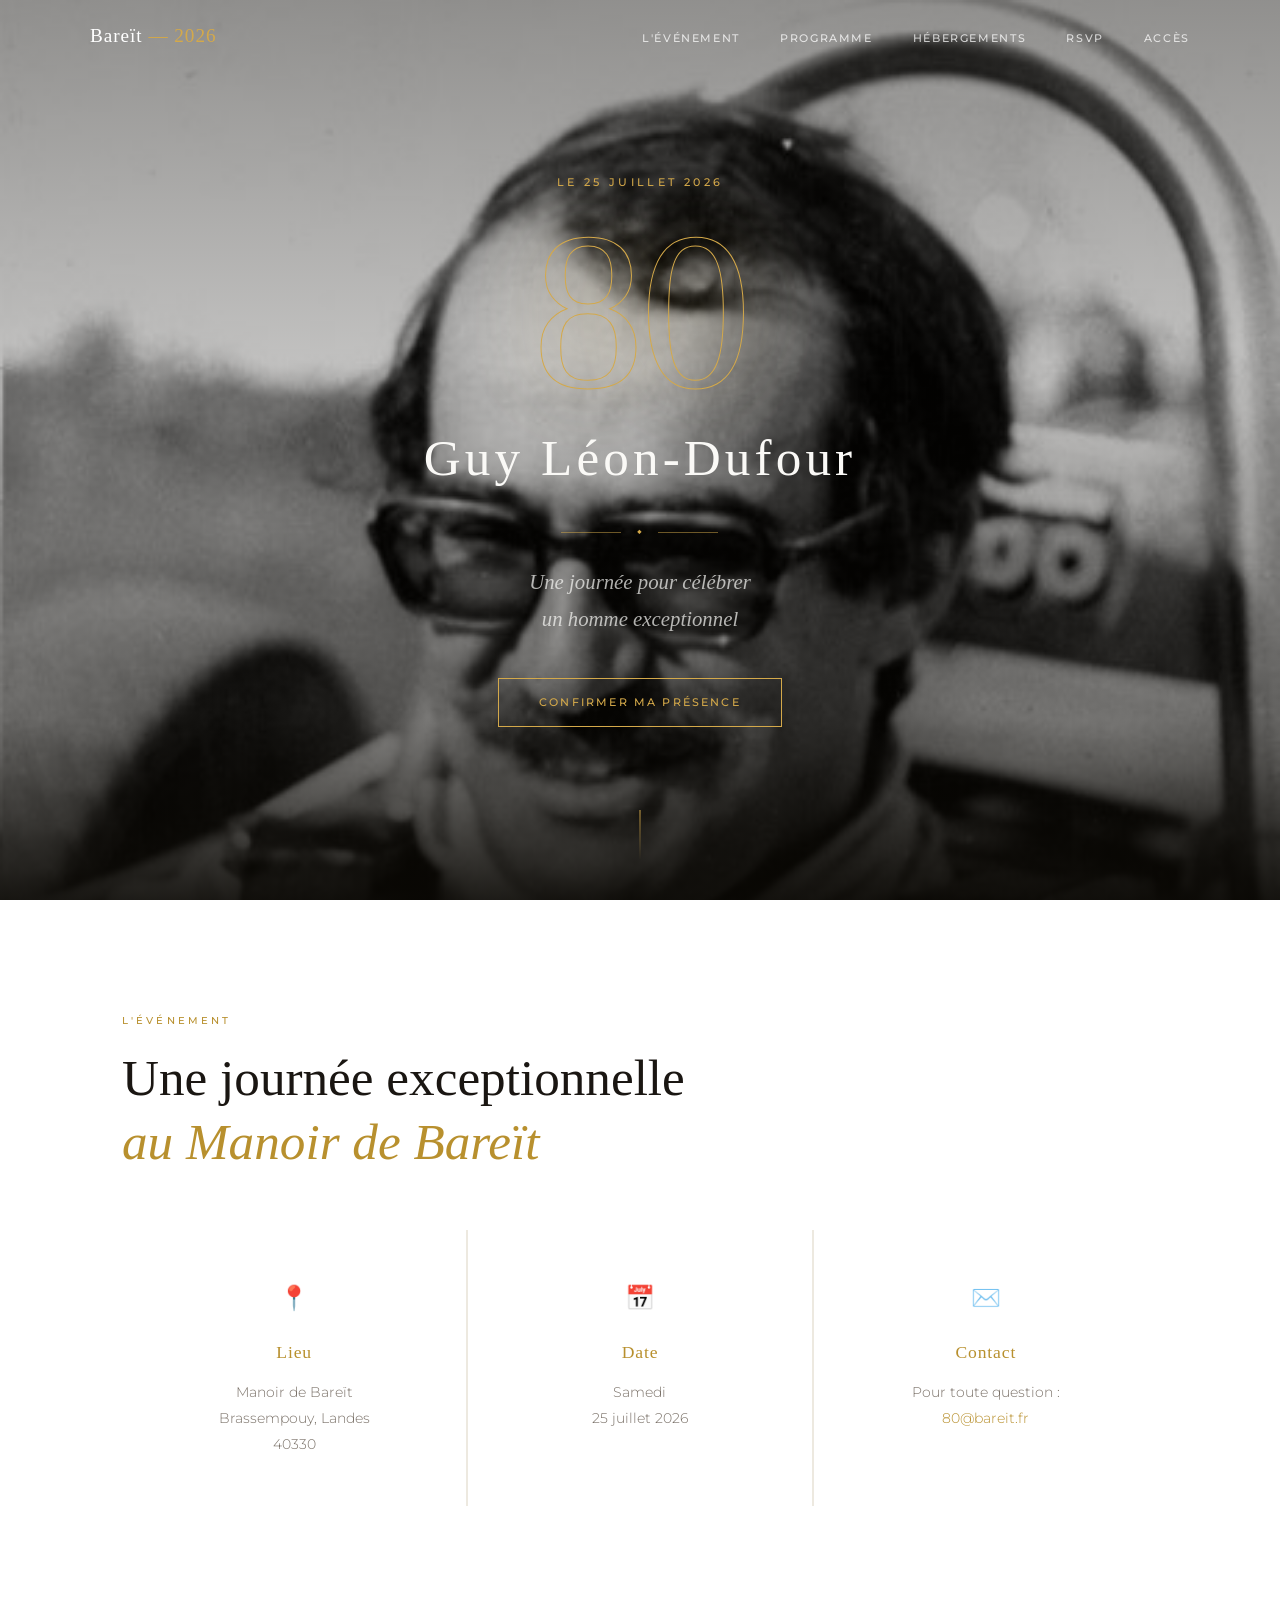
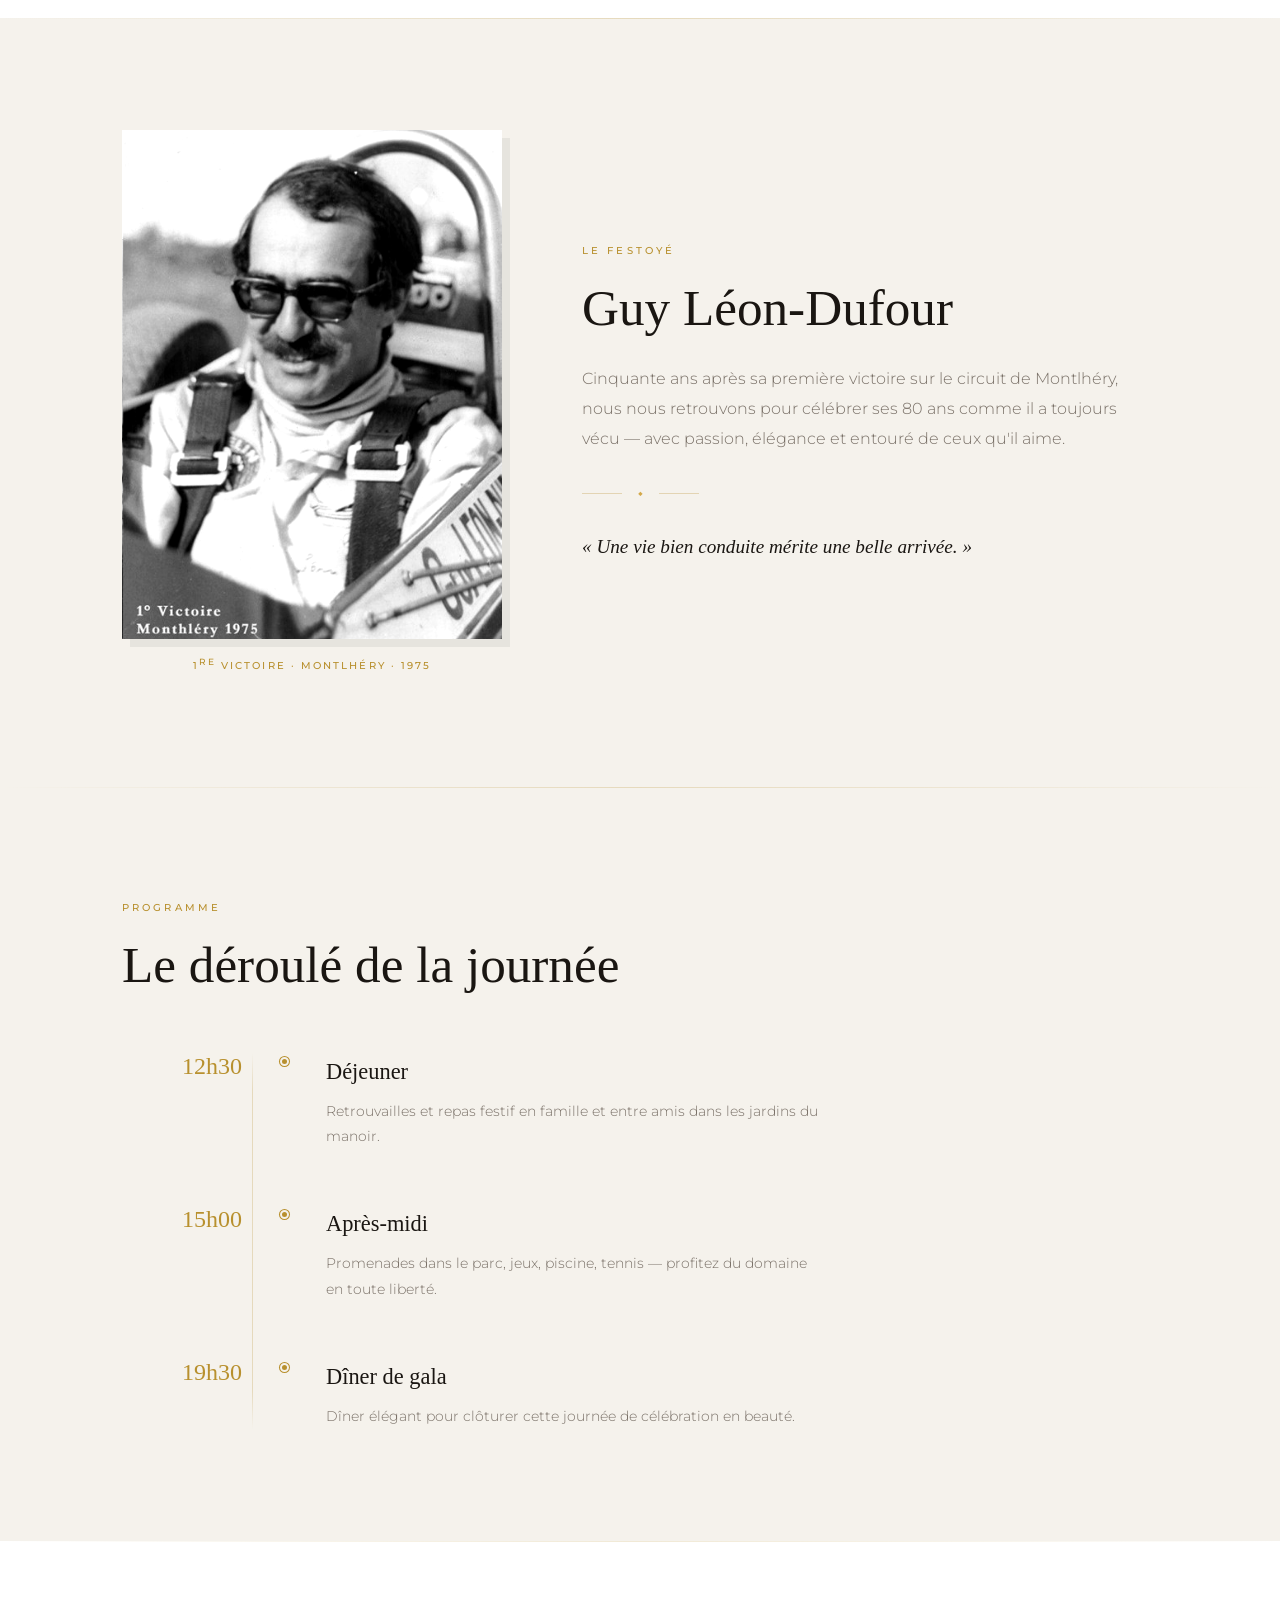
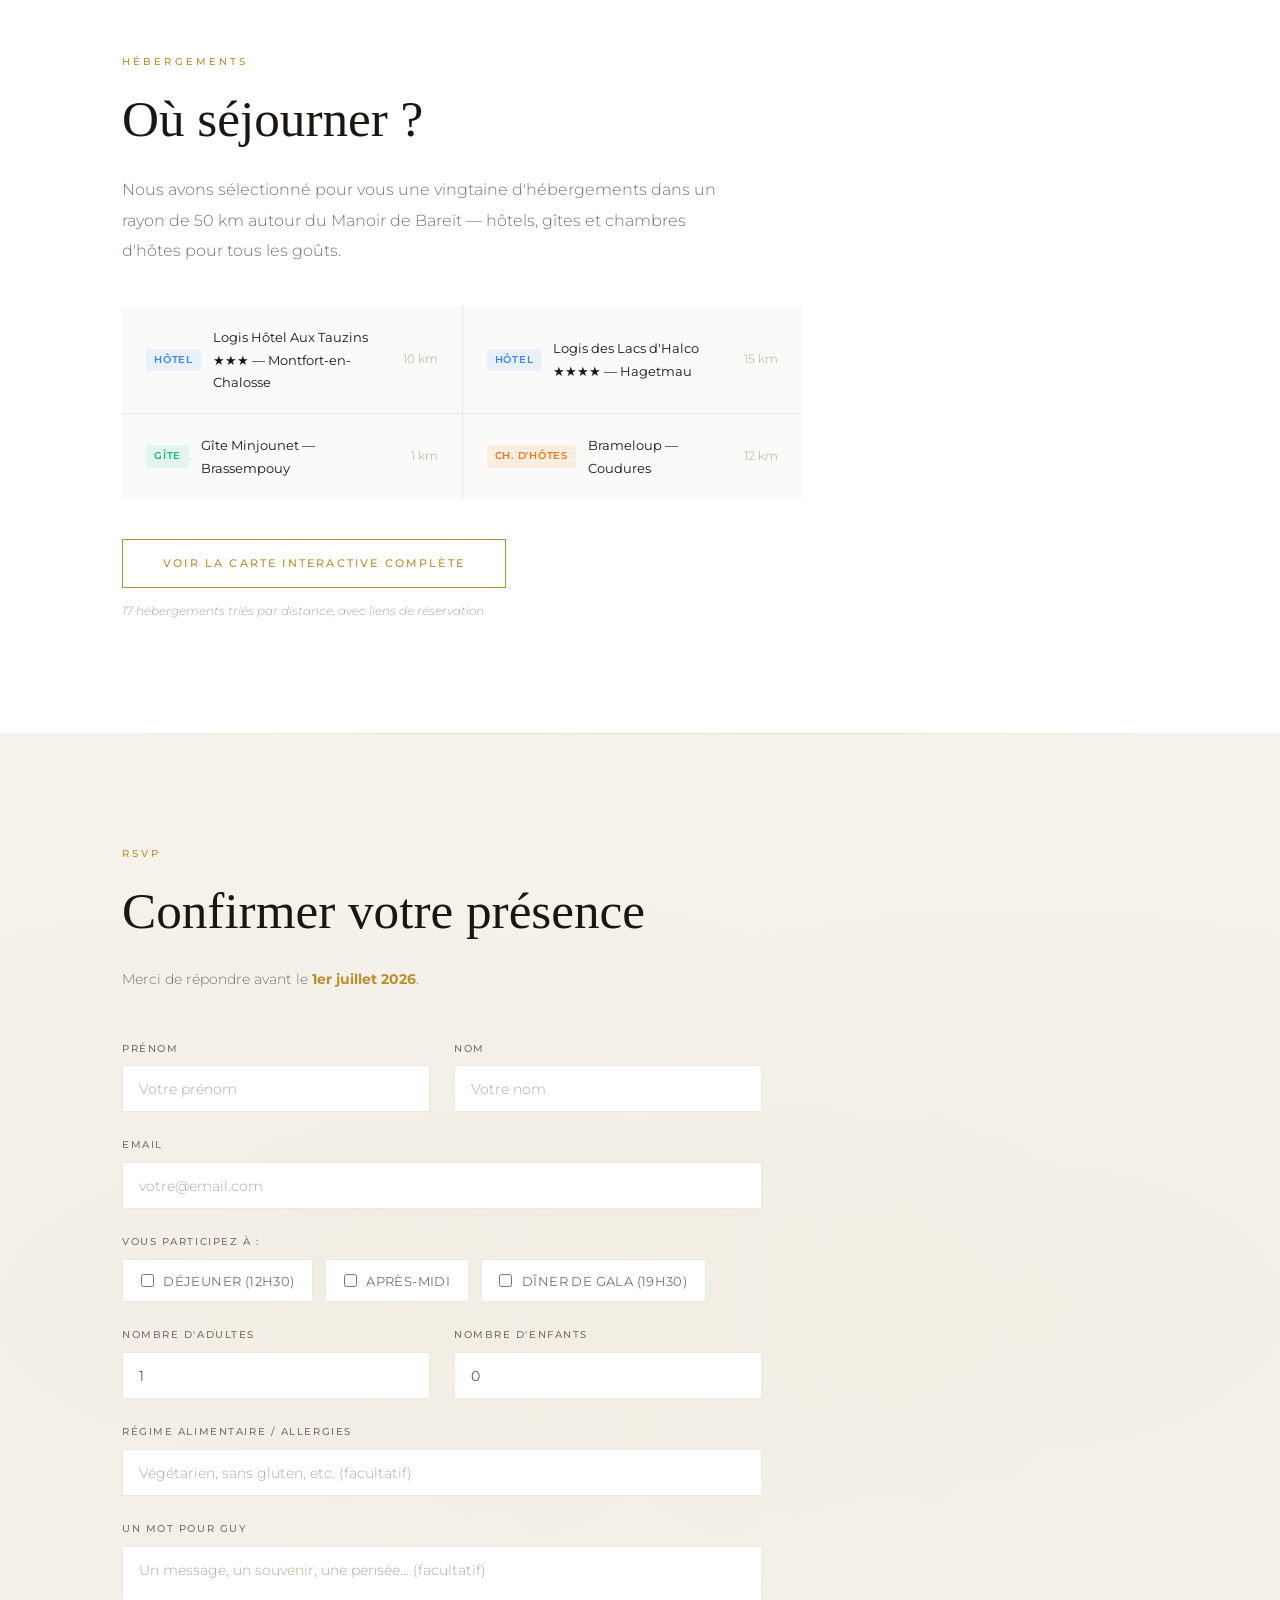
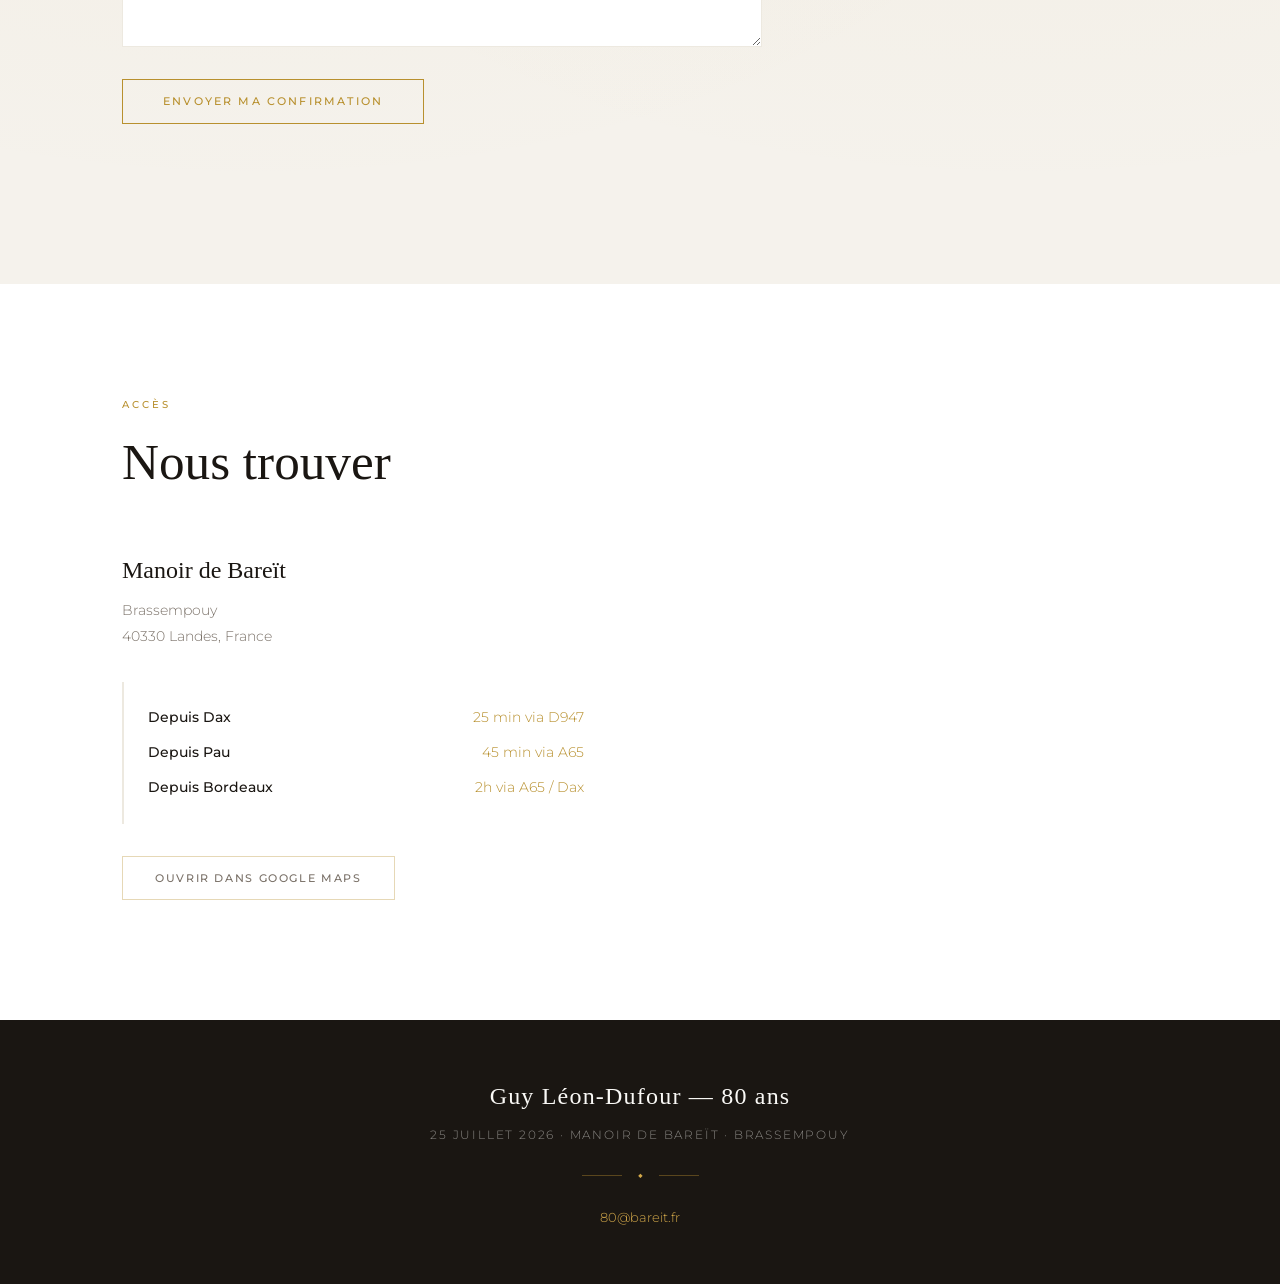
==== index.html @ 987db35a "Add Guy's portrait photo and dedicated section - 1975 Montlhéry photo as hero fallback and portrait " ====
<!DOCTYPE html>
<html lang="fr">
<head>
  <meta charset="UTF-8" />
  <meta name="viewport" content="width=device-width, initial-scale=1.0" />
  <title>Guy Léon-Dufour — 80 ans</title>
  <meta name="description" content="Célébration des 80 ans de Guy Léon-Dufour — 25 juillet 2026 au Manoir de Bareït" />

  <!-- Fonts -->
  <link rel="preconnect" href="https://fonts.googleapis.com" />
  <link rel="preconnect" href="https://fonts.gstatic.com" crossorigin />
  <link href="https://fonts.googleapis.com/css2?family=Cormorant+Garant:ital,wght@0,300;0,400;0,600;1,300;1,400&family=Montserrat:wght@300;400;500&display=swap" rel="stylesheet" />

  <link rel="stylesheet" href="assets/css/style.css" />
</head>
<body>

  <!-- Navigation -->
  <nav id="navbar">
    <div class="nav-inner">
      <a href="#hero" class="nav-logo">Bareït <span class="nav-logo-year">— 2026</span></a>
      <ul class="nav-links">
        <li><a href="#evenement">L'Événement</a></li>
        <li><a href="#programme">Programme</a></li>
        <li><a href="#hebergements">Hébergements</a></li>
        <li><a href="#rsvp">RSVP</a></li>
        <li><a href="#acces">Accès</a></li>
      </ul>
      <button class="nav-toggle" aria-label="Menu">&#9776;</button>
    </div>
    <ul class="nav-mobile">
      <li><a href="#evenement">L'Événement</a></li>
      <li><a href="#programme">Programme</a></li>
      <li><a href="#hebergements">Hébergements</a></li>
      <li><a href="#rsvp">RSVP</a></li>
      <li><a href="#acces">Accès</a></li>
    </ul>
  </nav>

  <!-- Hero -->
  <section id="hero">
    <div class="hero-media" style="background-image:url('assets/img/1975-monthléry.jpg');background-size:cover;background-position:center top;">
      <!-- YouTube background video — injected by main.js (replaces background-image) -->
      <div class="hero-overlay"></div>
    </div>
    <div class="hero-content">
      <p class="hero-eyebrow">Le 25 juillet 2026</p>
      <div class="hero-number">80</div>
      <h1 class="hero-name">Guy Léon-Dufour</h1>
      <div class="hero-divider">
        <span></span><span class="diamond">◆</span><span></span>
      </div>
      <p class="hero-subtitle">Une journée pour célébrer<br />un homme exceptionnel</p>
      <a href="#rsvp" class="btn-primary">Confirmer ma présence</a>
    </div>
    <a href="#evenement" class="hero-scroll" aria-label="Défiler">
      <span class="scroll-line"></span>
    </a>
  </section>

  <!-- L'Événement -->
  <section id="evenement">
    <div class="container">
      <div class="section-label">L'Événement</div>
      <h2 class="section-title">Une journée exceptionnelle<br /><em>au Manoir de Bareït</em></h2>
      <div class="event-cards">
        <div class="event-card">
          <div class="event-icon">📍</div>
          <h3>Lieu</h3>
          <p>Manoir de Bareït<br />Brassempouy, Landes<br />40330</p>
        </div>
        <div class="event-card">
          <div class="event-icon">📅</div>
          <h3>Date</h3>
          <p>Samedi<br />25 juillet 2026</p>
        </div>
        <div class="event-card">
          <div class="event-icon">✉️</div>
          <h3>Contact</h3>
          <p>Pour toute question :<br /><a href="mailto:80@bareit.fr">80@bareit.fr</a></p>
        </div>
      </div>
    </div>
  </section>

  <!-- Portrait -->
  <section id="portrait">
    <div class="container portrait-grid">
      <div class="portrait-photo">
        <img src="assets/img/1975-monthléry.jpg" alt="Guy Léon-Dufour — Montlhéry 1975" />
        <div class="portrait-caption">1<sup>re</sup> Victoire · Montlhéry · 1975</div>
      </div>
      <div class="portrait-text">
        <div class="section-label">Le festoyé</div>
        <h2 class="section-title" style="margin-bottom:1.5rem">Guy Léon-Dufour</h2>
        <p>Cinquante ans après sa première victoire sur le circuit de Montlhéry, nous nous retrouvons pour célébrer ses 80 ans comme il a toujours vécu — avec passion, élégance et entouré de ceux qu'il aime.</p>
        <div class="portrait-divider">
          <span></span><span class="diamond">◆</span><span></span>
        </div>
        <p class="portrait-quote"><em>« Une vie bien conduite mérite une belle arrivée. »</em></p>
      </div>
    </div>
  </section>

  <!-- Programme -->
  <section id="programme">
    <div class="container">
      <div class="section-label">Programme</div>
      <h2 class="section-title">Le déroulé de la journée</h2>
      <div class="timeline">

        <div class="timeline-item">
          <div class="timeline-time">12h30</div>
          <div class="timeline-dot"></div>
          <div class="timeline-content">
            <h3>Déjeuner</h3>
            <p>Retrouvailles et repas festif en famille et entre amis dans les jardins du manoir.</p>
          </div>
        </div>

        <div class="timeline-item">
          <div class="timeline-time">15h00</div>
          <div class="timeline-dot"></div>
          <div class="timeline-content">
            <h3>Après-midi</h3>
            <p>Promenades dans le parc, jeux, piscine, tennis — profitez du domaine en toute liberté.</p>
          </div>
        </div>

        <div class="timeline-item">
          <div class="timeline-time">19h30</div>
          <div class="timeline-dot"></div>
          <div class="timeline-content">
            <h3>Dîner de gala</h3>
            <p>Dîner élégant pour clôturer cette journée de célébration en beauté.</p>
          </div>
        </div>

      </div>
    </div>
  </section>

  <!-- Hébergements -->
  <section id="hebergements">
    <div class="container">
      <div class="section-label">Hébergements</div>
      <h2 class="section-title">Où séjourner ?</h2>
      <p class="hebergements-intro">
        Nous avons sélectionné pour vous une vingtaine d'hébergements dans un rayon de 50 km autour du Manoir de Bareït — hôtels, gîtes et chambres d'hôtes pour tous les goûts.
      </p>
      <div class="hebergements-preview">
        <div class="heberg-card">
          <div class="heberg-badge hotel">Hôtel</div>
          <p>Logis Hôtel Aux Tauzins ★★★ — Montfort-en-Chalosse</p>
          <span>10 km</span>
        </div>
        <div class="heberg-card">
          <div class="heberg-badge hotel">Hôtel</div>
          <p>Logis des Lacs d'Halco ★★★★ — Hagetmau</p>
          <span>15 km</span>
        </div>
        <div class="heberg-card">
          <div class="heberg-badge gite">Gîte</div>
          <p>Gîte Minjounet — Brassempouy</p>
          <span>1 km</span>
        </div>
        <div class="heberg-card">
          <div class="heberg-badge chambre">Ch. d'hôtes</div>
          <p>Brameloup — Coudures</p>
          <span>12 km</span>
        </div>
      </div>
      <div class="hebergements-cta">
        <a href="hebergements.html" class="btn-primary" target="_blank">Voir la carte interactive complète</a>
        <p class="hebergements-note">17 hébergements triés par distance, avec liens de réservation</p>
      </div>
    </div>
  </section>

  <!-- RSVP -->
  <section id="rsvp">
    <div class="rsvp-bg"></div>
    <div class="container rsvp-container">
      <div class="section-label light">RSVP</div>
      <h2 class="section-title light">Confirmer votre présence</h2>
      <p class="rsvp-intro">Merci de répondre avant le <strong>1er juillet 2026</strong>.</p>

      <!--
        FORMSPREE SETUP:
        1. Create a free account at formspree.io
        2. Create a new form → use email 80@bareit.fr
        3. Replace YOUR_FORM_ID below with your form ID (e.g. xpwzknda)
      -->
      <form id="rsvp-form" action="https://formspree.io/f/YOUR_FORM_ID" method="POST">
        <div class="form-row">
          <div class="form-group">
            <label for="prenom">Prénom</label>
            <input type="text" id="prenom" name="prenom" required placeholder="Votre prénom" />
          </div>
          <div class="form-group">
            <label for="nom">Nom</label>
            <input type="text" id="nom" name="nom" required placeholder="Votre nom" />
          </div>
        </div>

        <div class="form-group">
          <label for="email">Email</label>
          <input type="email" id="email" name="email" required placeholder="votre@email.com" />
        </div>

        <div class="form-group">
          <label>Vous participez à :</label>
          <div class="checkbox-group">
            <label class="checkbox-label">
              <input type="checkbox" name="presence[]" value="dejeuner" />
              <span>Déjeuner (12h30)</span>
            </label>
            <label class="checkbox-label">
              <input type="checkbox" name="presence[]" value="apresmidi" />
              <span>Après-midi</span>
            </label>
            <label class="checkbox-label">
              <input type="checkbox" name="presence[]" value="diner" />
              <span>Dîner de gala (19h30)</span>
            </label>
          </div>
        </div>

        <div class="form-row">
          <div class="form-group">
            <label for="adultes">Nombre d'adultes</label>
            <input type="number" id="adultes" name="adultes" min="1" max="20" value="1" />
          </div>
          <div class="form-group">
            <label for="enfants">Nombre d'enfants</label>
            <input type="number" id="enfants" name="enfants" min="0" max="20" value="0" />
          </div>
        </div>

        <div class="form-group">
          <label for="regime">Régime alimentaire / Allergies</label>
          <input type="text" id="regime" name="regime" placeholder="Végétarien, sans gluten, etc. (facultatif)" />
        </div>

        <div class="form-group">
          <label for="message">Un mot pour Guy</label>
          <textarea id="message" name="message" rows="4" placeholder="Un message, un souvenir, une pensée... (facultatif)"></textarea>
        </div>

        <button type="submit" class="btn-primary btn-submit">Envoyer ma confirmation</button>
        <p class="form-notice" id="form-status"></p>
      </form>
    </div>
  </section>

  <!-- Accès -->
  <section id="acces">
    <div class="container">
      <div class="section-label">Accès</div>
      <h2 class="section-title">Nous trouver</h2>
      <div class="acces-grid">
        <div class="acces-info">
          <h3>Manoir de Bareït</h3>
          <p>Brassempouy<br />40330 Landes, France</p>
          <div class="acces-list">
            <div class="acces-item">
              <strong>Depuis Dax</strong>
              <span>25 min via D947</span>
            </div>
            <div class="acces-item">
              <strong>Depuis Pau</strong>
              <span>45 min via A65</span>
            </div>
            <div class="acces-item">
              <strong>Depuis Bordeaux</strong>
              <span>2h via A65 / Dax</span>
            </div>
          </div>
          <a href="https://maps.google.com/?q=43.63179,-0.69429" target="_blank" rel="noopener" class="btn-outline">Ouvrir dans Google Maps</a>
        </div>
        <div class="acces-map">
          <iframe
            title="Carte Manoir de Bareït"
            src="https://www.openstreetmap.org/export/embed.html?bbox=-0.7193%2C43.6118%2C-0.6693%2C43.6518&layer=mapnik&marker=43.63179%2C-0.69429"
            width="100%"
            height="350"
            frameborder="0"
            style="border:0"
            allowfullscreen
            loading="lazy">
          </iframe>
        </div>
      </div>
    </div>
  </section>

  <!-- Footer -->
  <footer id="footer">
    <div class="container footer-inner">
      <p class="footer-name">Guy Léon-Dufour — 80 ans</p>
      <p class="footer-date">25 juillet 2026 · Manoir de Bareït · Brassempouy</p>
      <div class="footer-divider">
        <span></span><span class="diamond">◆</span><span></span>
      </div>
      <p class="footer-contact"><a href="mailto:80@bareit.fr">80@bareit.fr</a></p>
    </div>
  </footer>

  <script src="assets/js/main.js"></script>
</body>
</html>
---- assets/css/style.css ----
/* =============================================
   VARIABLES & RESET
   ============================================= */
:root {
  --gold: #b8902e;
  --gold-light: #d4a94a;
  --gold-dark: #8c6e1e;
  --bg: #FAFAF8;
  --bg-2: #F5F2EC;
  --bg-3: #EDE9E0;
  --text: #1A1612;
  --text-muted: #7A7168;
  --text-light: #B0A898;
  --white: #ffffff;
  --font-serif: 'Cormorant Garant', Georgia, serif;
  --font-sans: 'Montserrat', sans-serif;
  --transition: 0.4s cubic-bezier(0.25, 0.46, 0.45, 0.94);
}

*, *::before, *::after {
  box-sizing: border-box;
  margin: 0;
  padding: 0;
}

html {
  scroll-behavior: smooth;
  font-size: 16px;
}

body {
  background: var(--bg);
  color: var(--text);
  font-family: var(--font-sans);
  font-weight: 300;
  line-height: 1.7;
  overflow-x: hidden;
}

a {
  color: var(--gold);
  text-decoration: none;
  transition: color var(--transition);
}

a:hover {
  color: var(--gold-dark);
}

img {
  max-width: 100%;
  display: block;
}

/* =============================================
   CONTAINER
   ============================================= */
.container {
  max-width: 1100px;
  margin: 0 auto;
  padding: 0 2rem;
}

/* =============================================
   NAVIGATION
   ============================================= */
#navbar {
  position: fixed;
  top: 0;
  left: 0;
  right: 0;
  z-index: 100;
  padding: 1.25rem 2rem;
  transition: background var(--transition), padding var(--transition), box-shadow var(--transition);
}

#navbar.scrolled {
  background: rgba(250, 250, 248, 0.96);
  backdrop-filter: blur(10px);
  padding: 0.75rem 2rem;
  box-shadow: 0 1px 0 rgba(184, 144, 46, 0.15);
}

.nav-inner {
  max-width: 1100px;
  margin: 0 auto;
  display: flex;
  align-items: center;
  justify-content: space-between;
}

.nav-logo {
  font-family: var(--font-serif);
  font-size: 1.2rem;
  font-weight: 400;
  color: var(--white);
  letter-spacing: 0.05em;
  transition: color var(--transition);
}

#navbar.scrolled .nav-logo {
  color: var(--text);
}

.nav-logo-year {
  color: var(--gold-light);
  font-weight: 300;
}

#navbar.scrolled .nav-logo-year {
  color: var(--gold);
}

.nav-links {
  display: flex;
  gap: 2.5rem;
  list-style: none;
}

.nav-links a {
  font-family: var(--font-sans);
  font-size: 0.68rem;
  font-weight: 500;
  letter-spacing: 0.15em;
  text-transform: uppercase;
  color: rgba(255,255,255,0.75);
  transition: color var(--transition);
}

#navbar.scrolled .nav-links a {
  color: var(--text-muted);
}

.nav-links a:hover,
#navbar.scrolled .nav-links a:hover {
  color: var(--gold);
}

.nav-toggle {
  display: none;
  background: none;
  border: none;
  color: var(--white);
  font-size: 1.4rem;
  cursor: pointer;
  transition: color var(--transition);
}

#navbar.scrolled .nav-toggle {
  color: var(--text);
}

.nav-mobile {
  display: none;
  flex-direction: column;
  background: var(--white);
  padding: 1rem 2rem 1.5rem;
  list-style: none;
  gap: 1rem;
  box-shadow: 0 4px 20px rgba(0,0,0,0.08);
}

.nav-mobile a {
  font-size: 0.75rem;
  font-weight: 500;
  letter-spacing: 0.15em;
  text-transform: uppercase;
  color: var(--text-muted);
}

.nav-mobile a:hover {
  color: var(--gold);
}

.nav-mobile.open {
  display: flex;
}

/* =============================================
   HERO — stays dark (video background)
   ============================================= */
#hero {
  position: relative;
  height: 100vh;
  min-height: 600px;
  display: flex;
  align-items: center;
  justify-content: center;
  overflow: hidden;
}

.hero-media {
  position: absolute;
  inset: 0;
  background: linear-gradient(135deg, #1a1408 0%, #2d2010 50%, #1a1408 100%);
}

/* YouTube iframe background */
#yt-player {
  position: absolute;
  top: 50%;
  left: 50%;
  transform: translate(-50%, -50%);
  width: max(100vw, calc(100vh * 16 / 9));
  height: max(100vh, calc(100vw * 9 / 16));
  pointer-events: none;
}

#yt-player iframe {
  width: 100%;
  height: 100%;
  border: none;
}

.hero-overlay {
  position: absolute;
  inset: 0;
  z-index: 1;
  background: linear-gradient(
    to bottom,
    rgba(10, 8, 4, 0.45) 0%,
    rgba(10, 8, 4, 0.25) 40%,
    rgba(10, 8, 4, 0.5) 80%,
    rgba(10, 8, 4, 0.92) 100%
  );
}

.hero-content {
  position: relative;
  z-index: 3;
  text-align: center;
  padding: 0 1.5rem;
  animation: heroFadeIn 1.4s ease both;
}

@keyframes heroFadeIn {
  from { opacity: 0; transform: translateY(30px); }
  to   { opacity: 1; transform: translateY(0); }
}

.hero-eyebrow {
  font-family: var(--font-sans);
  font-size: 0.7rem;
  font-weight: 500;
  letter-spacing: 0.3em;
  text-transform: uppercase;
  color: var(--gold-light);
  margin-bottom: 1.5rem;
}

.hero-number {
  font-family: var(--font-serif);
  font-size: clamp(7rem, 20vw, 14rem);
  font-weight: 300;
  line-height: 0.85;
  color: transparent;
  -webkit-text-stroke: 1px var(--gold-light);
  letter-spacing: -0.02em;
  margin-bottom: 0.5rem;
  text-shadow: 0 0 80px rgba(212, 169, 74, 0.2);
}

.hero-name {
  font-family: var(--font-serif);
  font-size: clamp(1.8rem, 5vw, 3.2rem);
  font-weight: 400;
  color: #FAF9F6;
  letter-spacing: 0.08em;
  margin-bottom: 1.5rem;
}

.hero-divider {
  display: flex;
  align-items: center;
  justify-content: center;
  gap: 1rem;
  margin: 1.5rem auto;
}

.hero-divider span:not(.diamond) {
  display: block;
  width: 60px;
  height: 1px;
  background: var(--gold-light);
  opacity: 0.5;
}

.diamond {
  color: var(--gold-light);
  font-size: 0.5rem;
}

.hero-subtitle {
  font-family: var(--font-serif);
  font-size: clamp(1rem, 2.5vw, 1.3rem);
  font-weight: 300;
  font-style: italic;
  color: rgba(250, 249, 246, 0.7);
  line-height: 1.8;
  margin-bottom: 2.5rem;
}

.hero-scroll {
  position: absolute;
  bottom: 2.5rem;
  left: 50%;
  transform: translateX(-50%);
  z-index: 3;
  display: flex;
  flex-direction: column;
  align-items: center;
}

.scroll-line {
  display: block;
  width: 1px;
  height: 50px;
  background: linear-gradient(to bottom, var(--gold-light), transparent);
  animation: scrollPulse 2s ease-in-out infinite;
}

@keyframes scrollPulse {
  0%, 100% { opacity: 1; transform: scaleY(1); }
  50% { opacity: 0.4; transform: scaleY(0.7); }
}

/* =============================================
   BUTTONS
   ============================================= */
.btn-primary {
  display: inline-block;
  padding: 0.9rem 2.5rem;
  border: 1px solid var(--gold);
  color: var(--gold);
  font-family: var(--font-sans);
  font-size: 0.68rem;
  font-weight: 500;
  letter-spacing: 0.2em;
  text-transform: uppercase;
  transition: background var(--transition), color var(--transition);
  background: transparent;
  cursor: pointer;
}

/* In hero (dark background), invert on hover */
#hero .btn-primary {
  border-color: var(--gold-light);
  color: var(--gold-light);
}

#hero .btn-primary:hover {
  background: var(--gold-light);
  color: #1A1612;
}

/* On light background */
section:not(#hero) .btn-primary:hover,
.btn-primary:not(#hero .btn-primary):hover {
  background: var(--gold);
  color: var(--white);
}

.btn-outline {
  display: inline-block;
  padding: 0.75rem 2rem;
  border: 1px solid rgba(184, 144, 46, 0.35);
  color: var(--text-muted);
  font-family: var(--font-sans);
  font-size: 0.68rem;
  font-weight: 500;
  letter-spacing: 0.15em;
  text-transform: uppercase;
  transition: border-color var(--transition), color var(--transition);
}

.btn-outline:hover {
  border-color: var(--gold);
  color: var(--gold);
}

/* =============================================
   SECTION COMMON
   ============================================= */
section {
  padding: 7rem 0;
}

.section-label {
  font-family: var(--font-sans);
  font-size: 0.65rem;
  font-weight: 500;
  letter-spacing: 0.3em;
  text-transform: uppercase;
  color: var(--gold);
  margin-bottom: 1rem;
}

.section-title {
  font-family: var(--font-serif);
  font-size: clamp(2rem, 5vw, 3.2rem);
  font-weight: 300;
  line-height: 1.25;
  color: var(--text);
  margin-bottom: 3.5rem;
}

.section-title em {
  font-style: italic;
  color: var(--gold);
}

/* =============================================
   EVENEMENT CARDS
   ============================================= */
#evenement {
  background: var(--white);
}

.event-cards {
  display: grid;
  grid-template-columns: repeat(3, 1fr);
  gap: 1.5px;
  background: var(--bg-3);
}

.event-card {
  background: var(--white);
  padding: 3rem 2.5rem;
  text-align: center;
  transition: background var(--transition);
}

.event-card:hover {
  background: var(--bg);
}

.event-icon {
  font-size: 1.5rem;
  margin-bottom: 1.25rem;
}

.event-card h3 {
  font-family: var(--font-serif);
  font-size: 1.1rem;
  font-weight: 400;
  color: var(--gold);
  letter-spacing: 0.05em;
  margin-bottom: 0.75rem;
}

.event-card p {
  font-size: 0.9rem;
  color: var(--text-muted);
  line-height: 1.8;
}

.event-card a {
  color: var(--gold);
}

/* =============================================
   PORTRAIT
   ============================================= */
#portrait {
  background: var(--bg-2);
  position: relative;
}

#portrait::before {
  content: '';
  position: absolute;
  top: 0; left: 0; right: 0;
  height: 1px;
  background: linear-gradient(to right, transparent, rgba(184,144,46,0.25), transparent);
}

.portrait-grid {
  display: grid;
  grid-template-columns: 380px 1fr;
  gap: 5rem;
  align-items: center;
}

.portrait-photo {
  position: relative;
}

.portrait-photo img {
  width: 100%;
  filter: grayscale(1) contrast(1.05);
  display: block;
  box-shadow: 8px 8px 0 rgba(184,144,46,0.15);
}

.portrait-caption {
  margin-top: 1rem;
  font-family: var(--font-sans);
  font-size: 0.65rem;
  font-weight: 500;
  letter-spacing: 0.2em;
  text-transform: uppercase;
  color: var(--gold);
  text-align: center;
}

.portrait-text p {
  font-size: 1rem;
  color: var(--text-muted);
  line-height: 1.9;
}

.portrait-divider {
  display: flex;
  align-items: center;
  gap: 1rem;
  margin: 2rem 0;
}

.portrait-divider span:not(.diamond) {
  display: block;
  width: 40px;
  height: 1px;
  background: rgba(184,144,46,0.3);
}

.portrait-quote {
  font-family: var(--font-serif) !important;
  font-size: 1.2rem !important;
  font-weight: 300;
  color: var(--text) !important;
  line-height: 1.6 !important;
}

@media (max-width: 768px) {
  .portrait-grid {
    grid-template-columns: 1fr;
    gap: 2.5rem;
  }

  .portrait-photo img {
    max-width: 320px;
    margin: 0 auto;
  }
}

/* =============================================
   PROGRAMME TIMELINE
   ============================================= */
#programme {
  background: var(--bg-2);
  position: relative;
}

#programme::before {
  content: '';
  position: absolute;
  top: 0;
  left: 0;
  right: 0;
  height: 1px;
  background: linear-gradient(to right, transparent, rgba(184,144,46,0.25), transparent);
}

.timeline {
  position: relative;
  max-width: 700px;
}

.timeline::before {
  content: '';
  position: absolute;
  left: 130px;
  top: 0;
  bottom: 0;
  width: 1px;
  background: linear-gradient(to bottom, transparent, rgba(184,144,46,0.25) 10%, rgba(184,144,46,0.25) 90%, transparent);
}

.timeline-item {
  display: grid;
  grid-template-columns: 120px 20px 1fr;
  gap: 0 2rem;
  margin-bottom: 3.5rem;
  align-items: start;
}

.timeline-item:last-child {
  margin-bottom: 0;
}

.timeline-time {
  text-align: right;
  font-family: var(--font-serif);
  font-size: 1.5rem;
  font-weight: 300;
  color: var(--gold);
  padding-top: 0.1rem;
  line-height: 1;
}

.timeline-dot {
  width: 9px;
  height: 9px;
  border-radius: 50%;
  background: var(--gold);
  border: 2px solid var(--bg-2);
  box-shadow: 0 0 0 1px var(--gold);
  margin-top: 0.3rem;
  justify-self: center;
}

.timeline-content h3 {
  font-family: var(--font-serif);
  font-size: 1.4rem;
  font-weight: 400;
  color: var(--text);
  margin-bottom: 0.5rem;
}

.timeline-content p {
  font-size: 0.88rem;
  color: var(--text-muted);
  line-height: 1.8;
}

/* =============================================
   HÉBERGEMENTS
   ============================================= */
#hebergements {
  background: var(--white);
  position: relative;
}

#hebergements::before {
  content: '';
  position: absolute;
  top: 0;
  left: 0;
  right: 0;
  height: 1px;
  background: linear-gradient(to right, transparent, rgba(184,144,46,0.2), transparent);
}

.hebergements-intro {
  font-size: 1rem;
  color: var(--text-muted);
  max-width: 620px;
  margin-top: -2rem;
  margin-bottom: 2.5rem;
  line-height: 1.9;
}

.hebergements-preview {
  display: grid;
  grid-template-columns: repeat(2, 1fr);
  gap: 1px;
  background: var(--bg-3);
  margin-bottom: 2.5rem;
  max-width: 680px;
}

.heberg-card {
  background: var(--bg);
  padding: 1.25rem 1.5rem;
  display: flex;
  align-items: center;
  gap: 0.75rem;
}

.heberg-card p {
  flex: 1;
  font-size: 0.82rem;
  color: var(--text);
  font-weight: 400;
}

.heberg-card span {
  font-size: 0.72rem;
  color: var(--text-light);
  white-space: nowrap;
}

.heberg-badge {
  font-size: 0.6rem;
  font-weight: 600;
  letter-spacing: 0.08em;
  text-transform: uppercase;
  padding: 3px 8px;
  border-radius: 3px;
  white-space: nowrap;
}

.heberg-badge.hotel  { background: rgba(96,165,250,0.12); color: #3b82f6; }
.heberg-badge.gite   { background: rgba(52,211,153,0.12); color: #10b981; }
.heberg-badge.chambre{ background: rgba(251,146,60,0.12);  color: #f97316; }

.hebergements-cta {
  display: flex;
  flex-direction: column;
  align-items: flex-start;
  gap: 0.75rem;
}

.hebergements-note {
  font-size: 0.78rem;
  color: var(--text-light);
  font-style: italic;
}

/* =============================================
   RSVP
   ============================================= */
#rsvp {
  position: relative;
  background: var(--bg-2);
  overflow: hidden;
}

#rsvp::before {
  content: '';
  position: absolute;
  top: 0;
  left: 0;
  right: 0;
  height: 1px;
  background: linear-gradient(to right, transparent, rgba(184,144,46,0.2), transparent);
}

.rsvp-bg {
  position: absolute;
  inset: 0;
  background:
    radial-gradient(ellipse at 20% 50%, rgba(184, 144, 46, 0.04) 0%, transparent 60%),
    radial-gradient(ellipse at 80% 50%, rgba(184, 144, 46, 0.04) 0%, transparent 60%);
  pointer-events: none;
}

.rsvp-container {
  position: relative;
  z-index: 1;
}

.rsvp-intro {
  font-size: 0.9rem;
  color: var(--text-muted);
  margin-top: -2rem;
  margin-bottom: 3rem;
}

.rsvp-intro strong {
  color: var(--gold);
}

#rsvp-form {
  max-width: 640px;
  display: flex;
  flex-direction: column;
  gap: 1.5rem;
}

.form-row {
  display: grid;
  grid-template-columns: 1fr 1fr;
  gap: 1.5rem;
}

.form-group {
  display: flex;
  flex-direction: column;
  gap: 0.5rem;
}

.form-group label {
  font-family: var(--font-sans);
  font-size: 0.65rem;
  font-weight: 500;
  letter-spacing: 0.15em;
  text-transform: uppercase;
  color: var(--text-muted);
}

.form-group input,
.form-group textarea {
  background: var(--white);
  border: 1px solid var(--bg-3);
  border-radius: 0;
  padding: 0.85rem 1rem;
  font-family: var(--font-sans);
  font-size: 0.9rem;
  font-weight: 300;
  color: var(--text);
  outline: none;
  transition: border-color var(--transition);
  width: 100%;
}

.form-group input::placeholder,
.form-group textarea::placeholder {
  color: var(--text-light);
}

.form-group input:focus,
.form-group textarea:focus {
  border-color: var(--gold);
}

.form-group input[type="number"] {
  -moz-appearance: textfield;
}

.form-group textarea {
  resize: vertical;
  min-height: 100px;
}

.checkbox-group {
  display: flex;
  flex-wrap: wrap;
  gap: 0.75rem;
}

.checkbox-label {
  display: flex;
  align-items: center;
  gap: 0.6rem;
  cursor: pointer;
  padding: 0.6rem 1.1rem;
  border: 1px solid var(--bg-3);
  background: var(--white);
  transition: border-color var(--transition), background var(--transition);
}

.checkbox-label:hover {
  border-color: rgba(184, 144, 46, 0.4);
}

.checkbox-label input[type="checkbox"] {
  width: auto;
  accent-color: var(--gold);
  cursor: pointer;
}

.checkbox-label span {
  font-size: 0.82rem;
  font-weight: 400;
  color: var(--text-muted);
  letter-spacing: 0.03em;
  transition: color var(--transition);
}

.checkbox-label:has(input:checked) {
  border-color: var(--gold);
  background: rgba(184, 144, 46, 0.05);
}

.checkbox-label:has(input:checked) span {
  color: var(--gold-dark);
}

.btn-submit {
  align-self: flex-start;
  margin-top: 0.5rem;
}

.form-notice {
  font-size: 0.85rem;
  color: var(--gold);
  min-height: 1.5rem;
}

/* =============================================
   ACCES
   ============================================= */
#acces {
  background: var(--white);
}

.acces-grid {
  display: grid;
  grid-template-columns: 1fr 1fr;
  gap: 4rem;
  align-items: start;
}

.acces-info h3 {
  font-family: var(--font-serif);
  font-size: 1.5rem;
  font-weight: 400;
  color: var(--text);
  margin-bottom: 0.5rem;
}

.acces-info > p {
  color: var(--text-muted);
  margin-bottom: 2rem;
  font-size: 0.9rem;
  line-height: 1.8;
}

.acces-list {
  display: flex;
  flex-direction: column;
  gap: 0.75rem;
  margin-bottom: 2rem;
  padding: 1.5rem;
  border-left: 2px solid var(--bg-3);
}

.acces-item {
  display: flex;
  justify-content: space-between;
  font-size: 0.85rem;
}

.acces-item strong {
  color: var(--text);
  font-weight: 500;
}

.acces-item span {
  color: var(--gold);
}

.acces-map iframe {
  border: 1px solid var(--bg-3);
  filter: sepia(0.08) brightness(0.97);
}

/* =============================================
   FOOTER
   ============================================= */
#footer {
  background: var(--text);
  padding: 3.5rem 0;
}

.footer-inner {
  text-align: center;
}

.footer-name {
  font-family: var(--font-serif);
  font-size: 1.5rem;
  font-weight: 300;
  color: #FAF9F6;
  letter-spacing: 0.05em;
  margin-bottom: 0.5rem;
}

.footer-date {
  font-size: 0.75rem;
  font-weight: 300;
  letter-spacing: 0.15em;
  color: rgba(250, 249, 246, 0.5);
  text-transform: uppercase;
  margin-bottom: 1.5rem;
}

.footer-divider {
  display: flex;
  align-items: center;
  justify-content: center;
  gap: 1rem;
  margin: 1.5rem auto;
}

.footer-divider span:not(.diamond) {
  display: block;
  width: 40px;
  height: 1px;
  background: rgba(184, 144, 46, 0.4);
}

.footer-divider .diamond {
  color: var(--gold-light);
}

.footer-contact {
  font-size: 0.8rem;
  color: rgba(250, 249, 246, 0.5);
}

.footer-contact a {
  color: var(--gold-light);
}

/* =============================================
   SCROLL ANIMATIONS
   ============================================= */
.reveal {
  opacity: 0;
  transform: translateY(25px);
  transition: opacity 0.7s ease, transform 0.7s ease;
}

.reveal.visible {
  opacity: 1;
  transform: translateY(0);
}

/* =============================================
   RESPONSIVE
   ============================================= */
@media (max-width: 768px) {
  section {
    padding: 5rem 0;
  }

  .nav-links {
    display: none;
  }

  .nav-toggle {
    display: block;
  }

  .event-cards {
    grid-template-columns: 1fr;
  }

  .hebergements-preview {
    grid-template-columns: 1fr;
  }

  .timeline::before {
    left: 80px;
  }

  .timeline-item {
    grid-template-columns: 70px 20px 1fr;
    gap: 0 1rem;
  }

  .timeline-time {
    font-size: 1.1rem;
  }

  .form-row {
    grid-template-columns: 1fr;
  }

  .acces-grid {
    grid-template-columns: 1fr;
    gap: 2.5rem;
  }

  .checkbox-group {
    flex-direction: column;
  }
}

@media (max-width: 480px) {
  .hero-number {
    -webkit-text-stroke-width: 0.5px;
  }

  .timeline::before {
    display: none;
  }

  .timeline-item {
    grid-template-columns: 60px 1fr;
    grid-template-rows: auto;
  }

  .timeline-dot {
    display: none;
  }
}
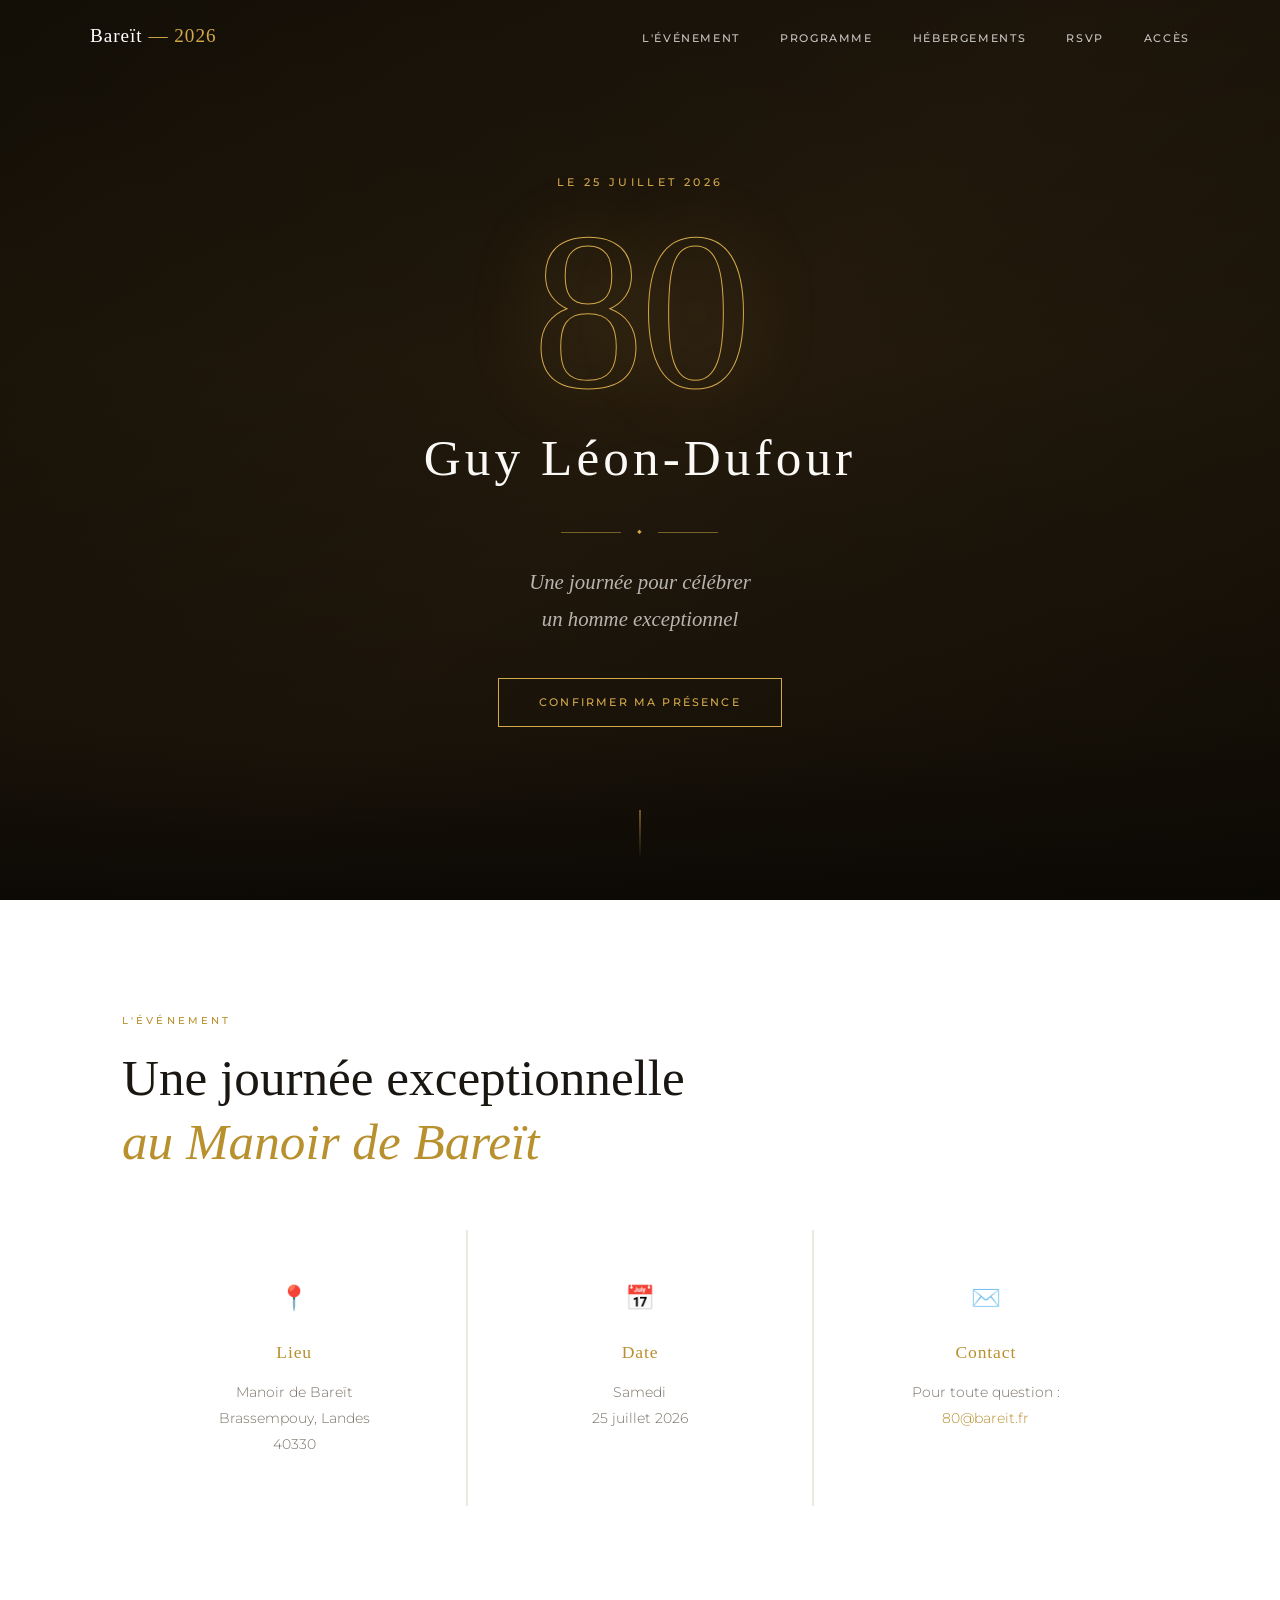
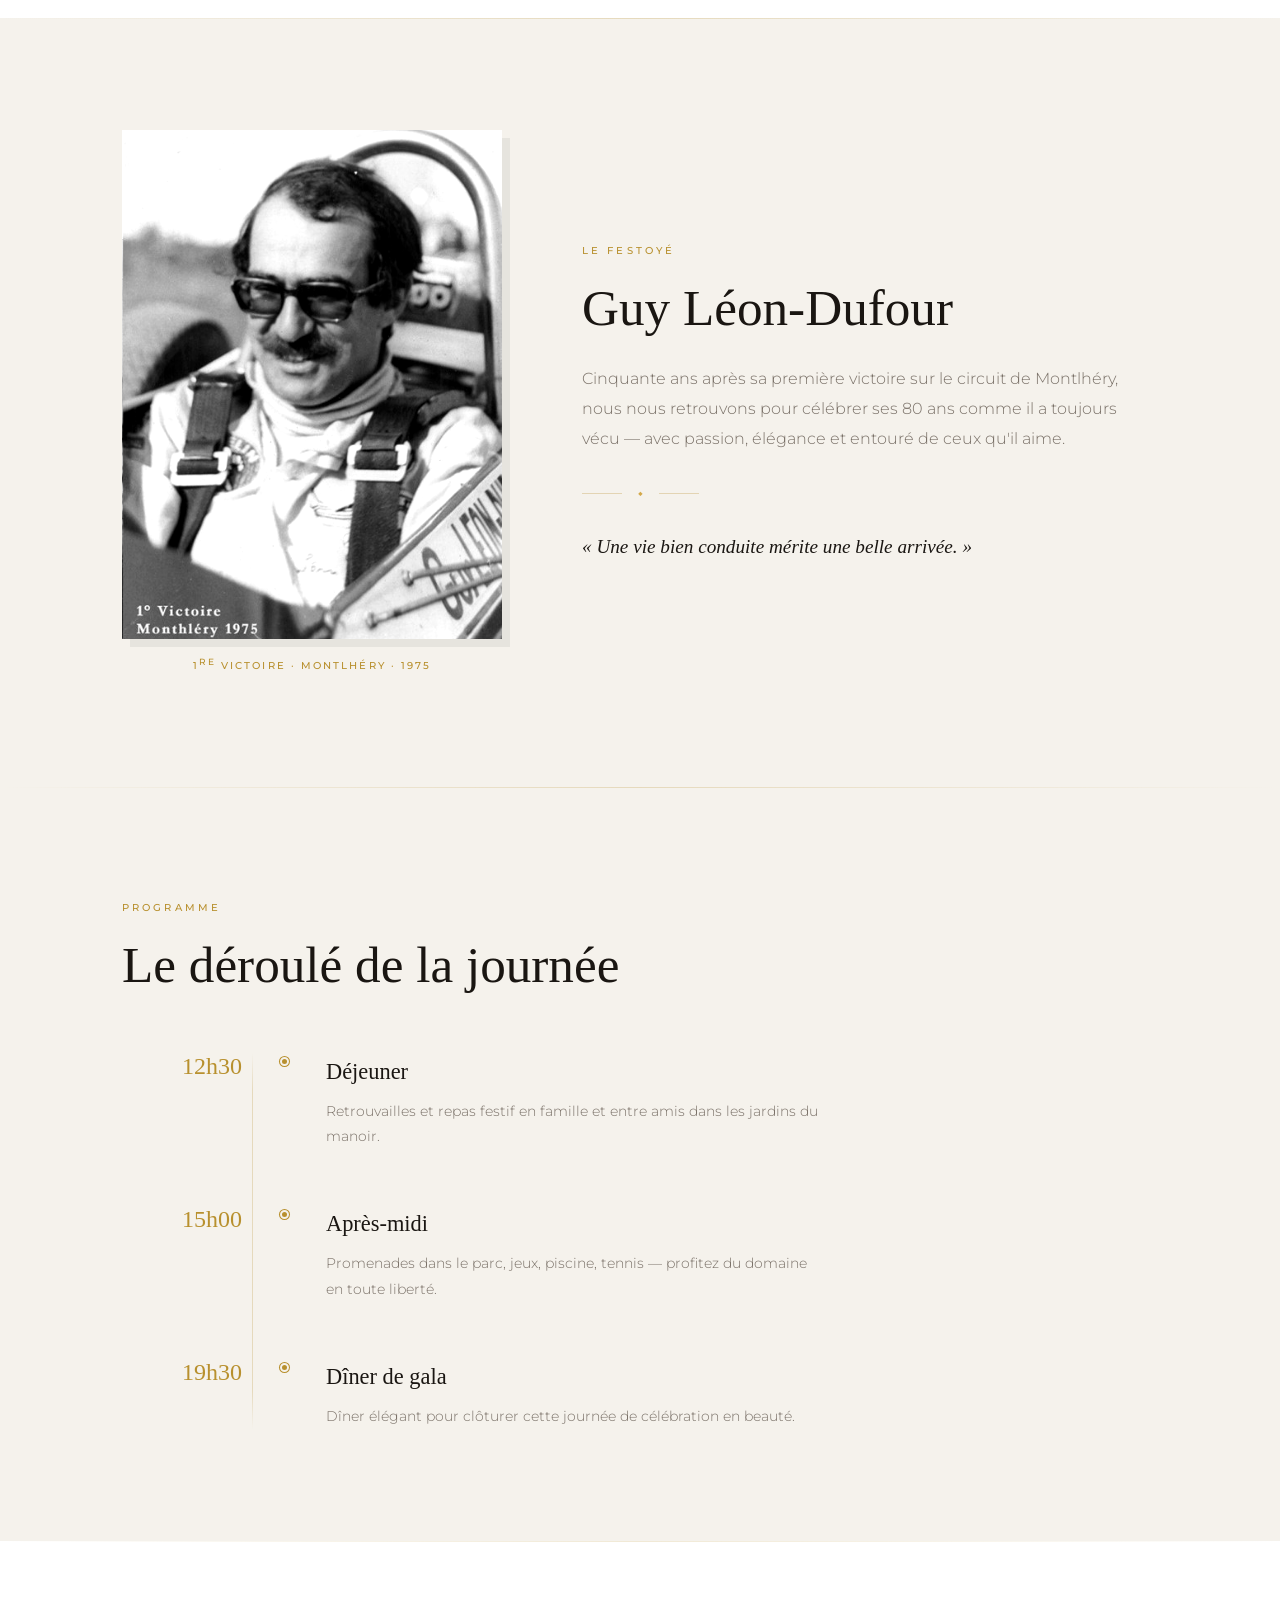
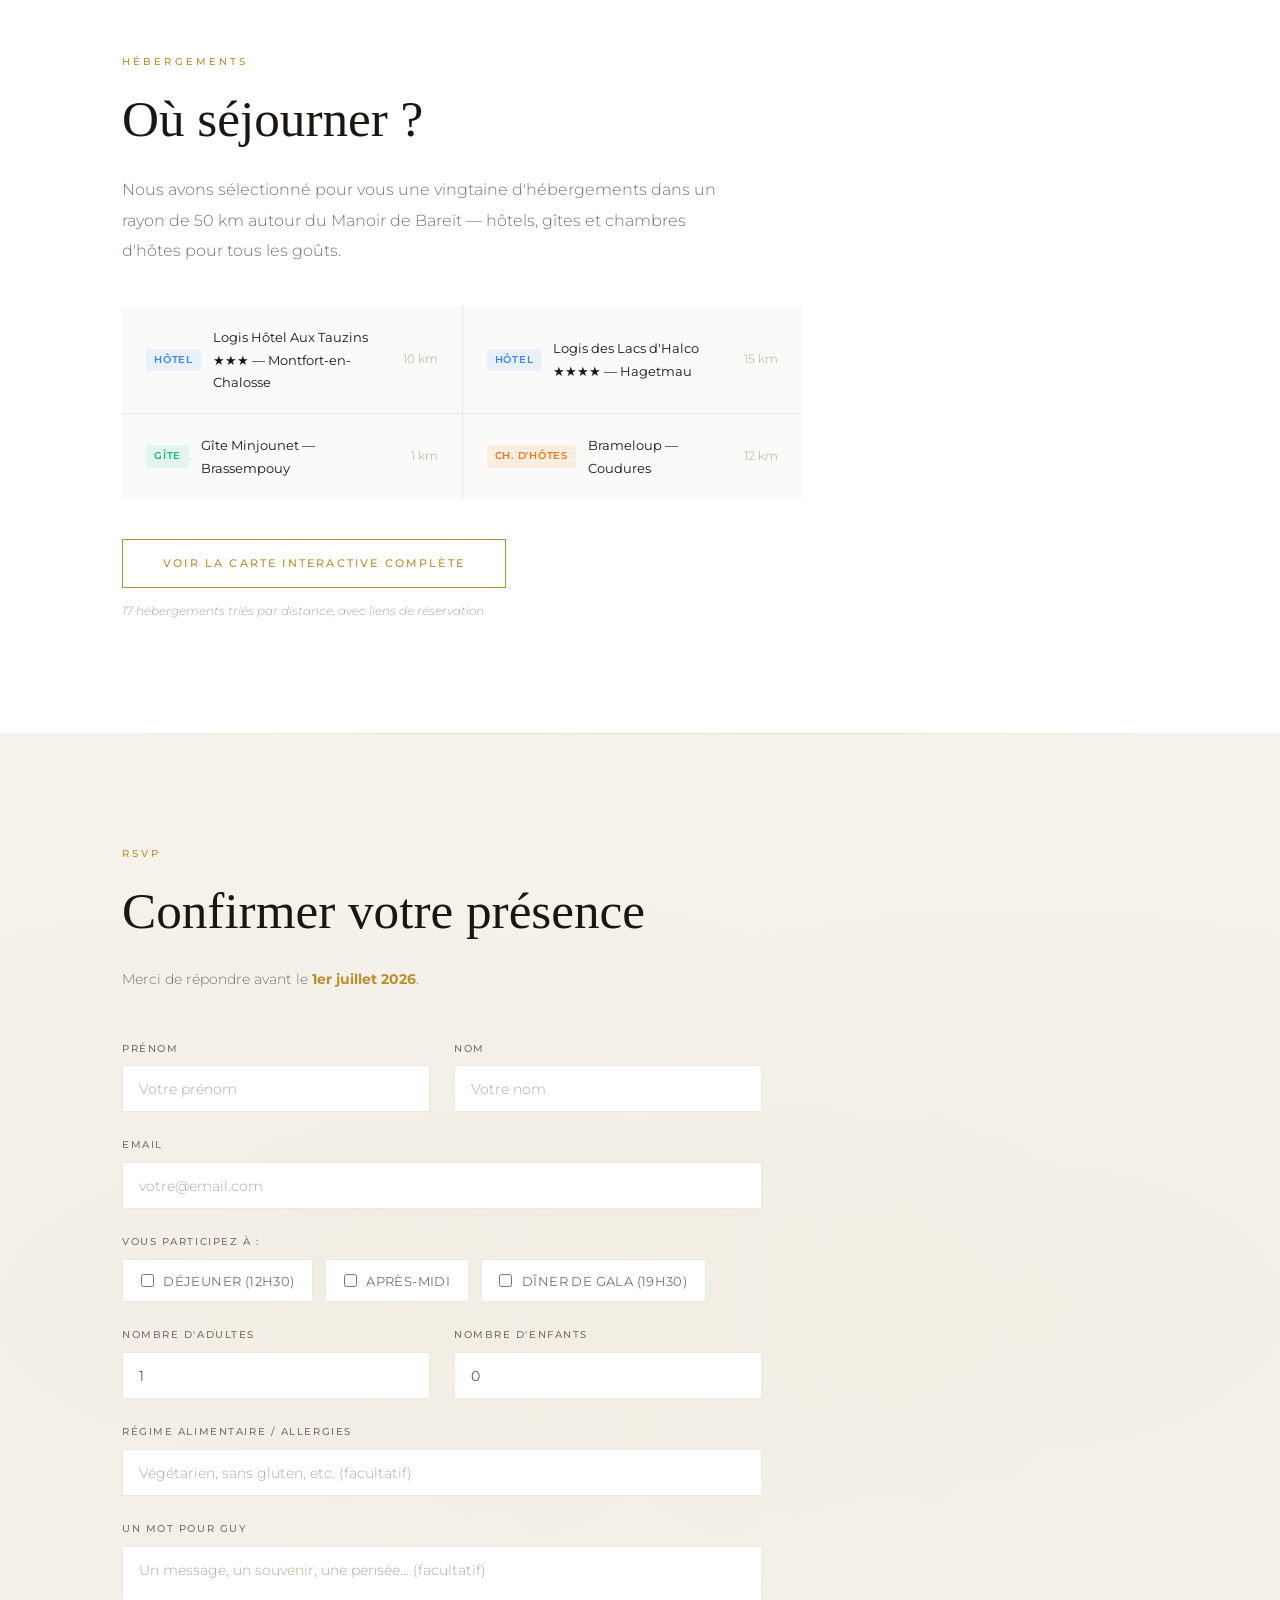
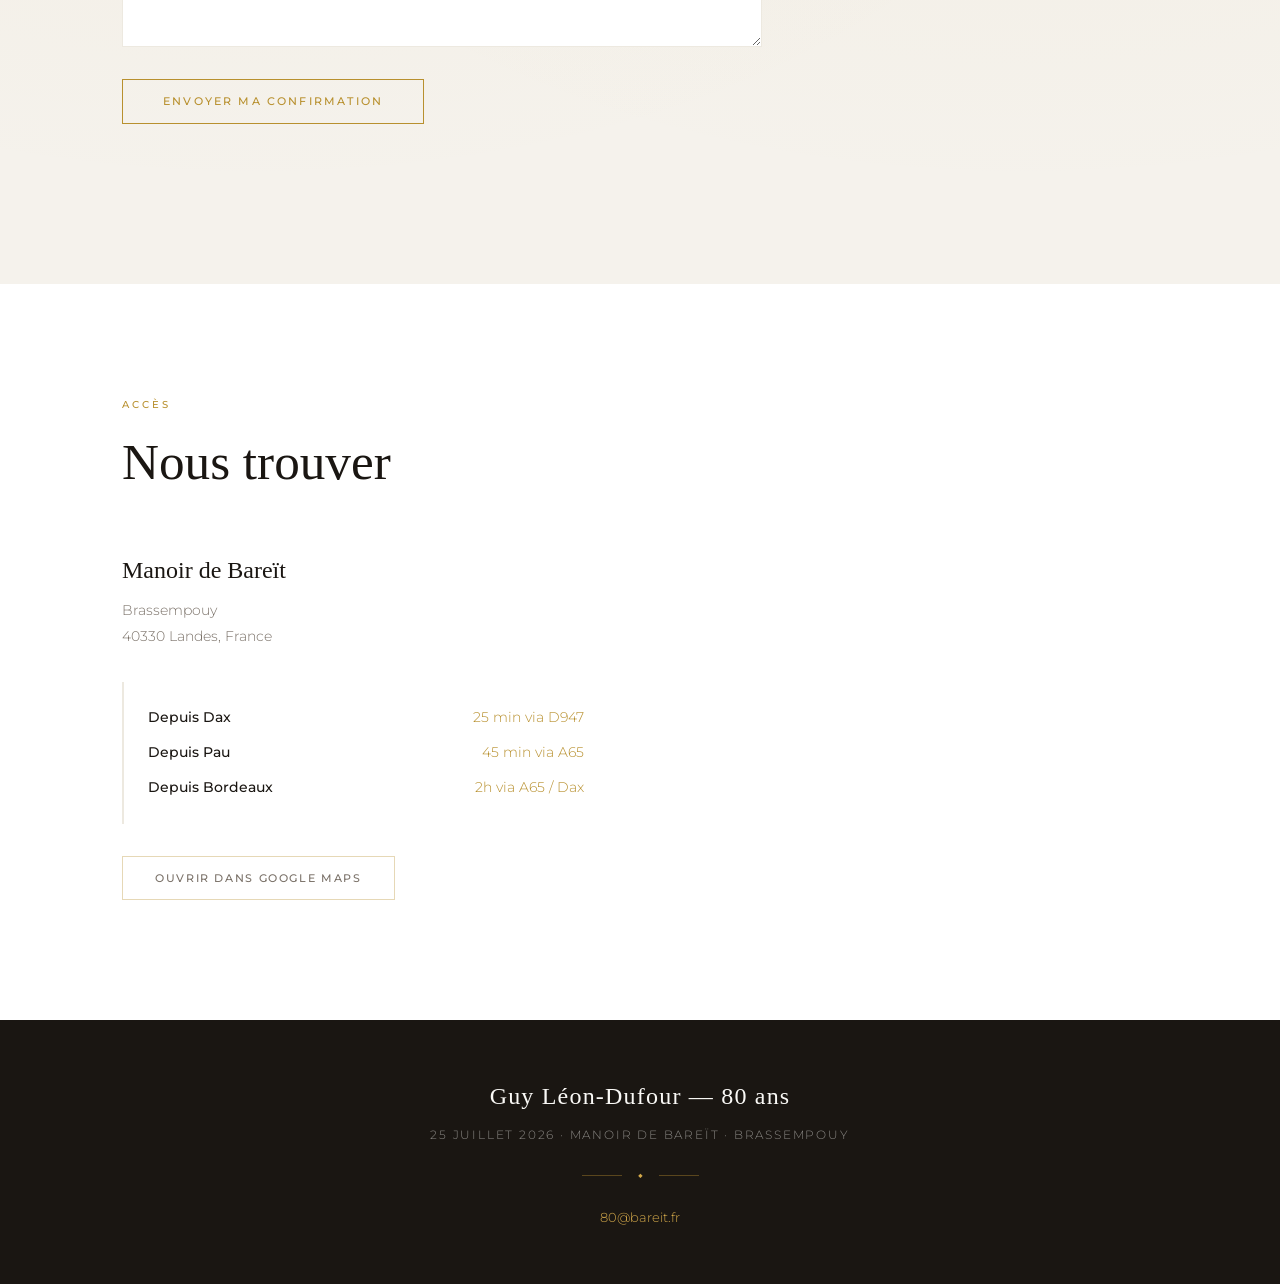
==== commit 6c6c1ef0: "Real accommodation data, pin markers, 30km radius, video-only hero - 16 verified properties from Boo" ====
--- a/index.html
+++ b/index.html
@@ -39,7 +39,7 @@
 
   <!-- Hero -->
   <section id="hero">
-    <div class="hero-media" style="background-image:url('assets/img/1975-monthléry.jpg');background-size:cover;background-position:center top;">
+    <div class="hero-media">
       <!-- YouTube background video — injected by main.js (replaces background-image) -->
       <div class="hero-overlay"></div>
     </div>
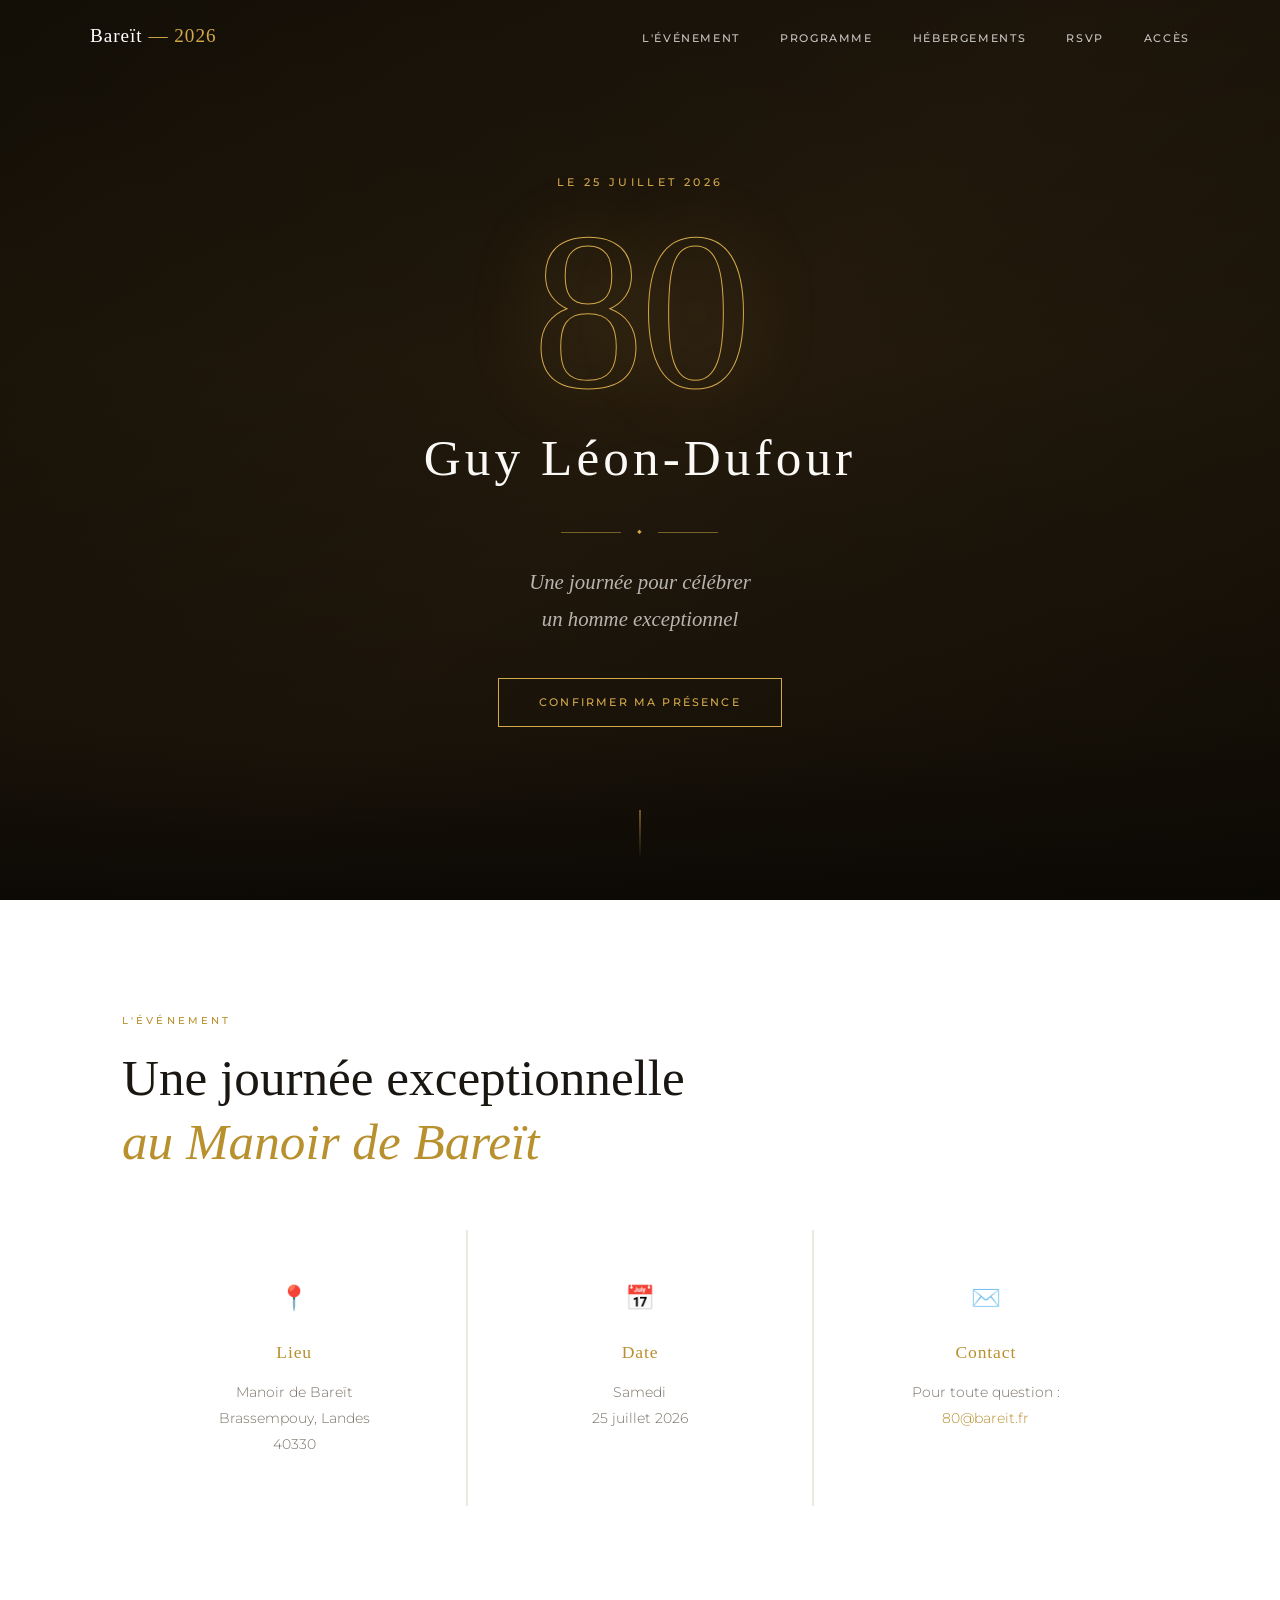
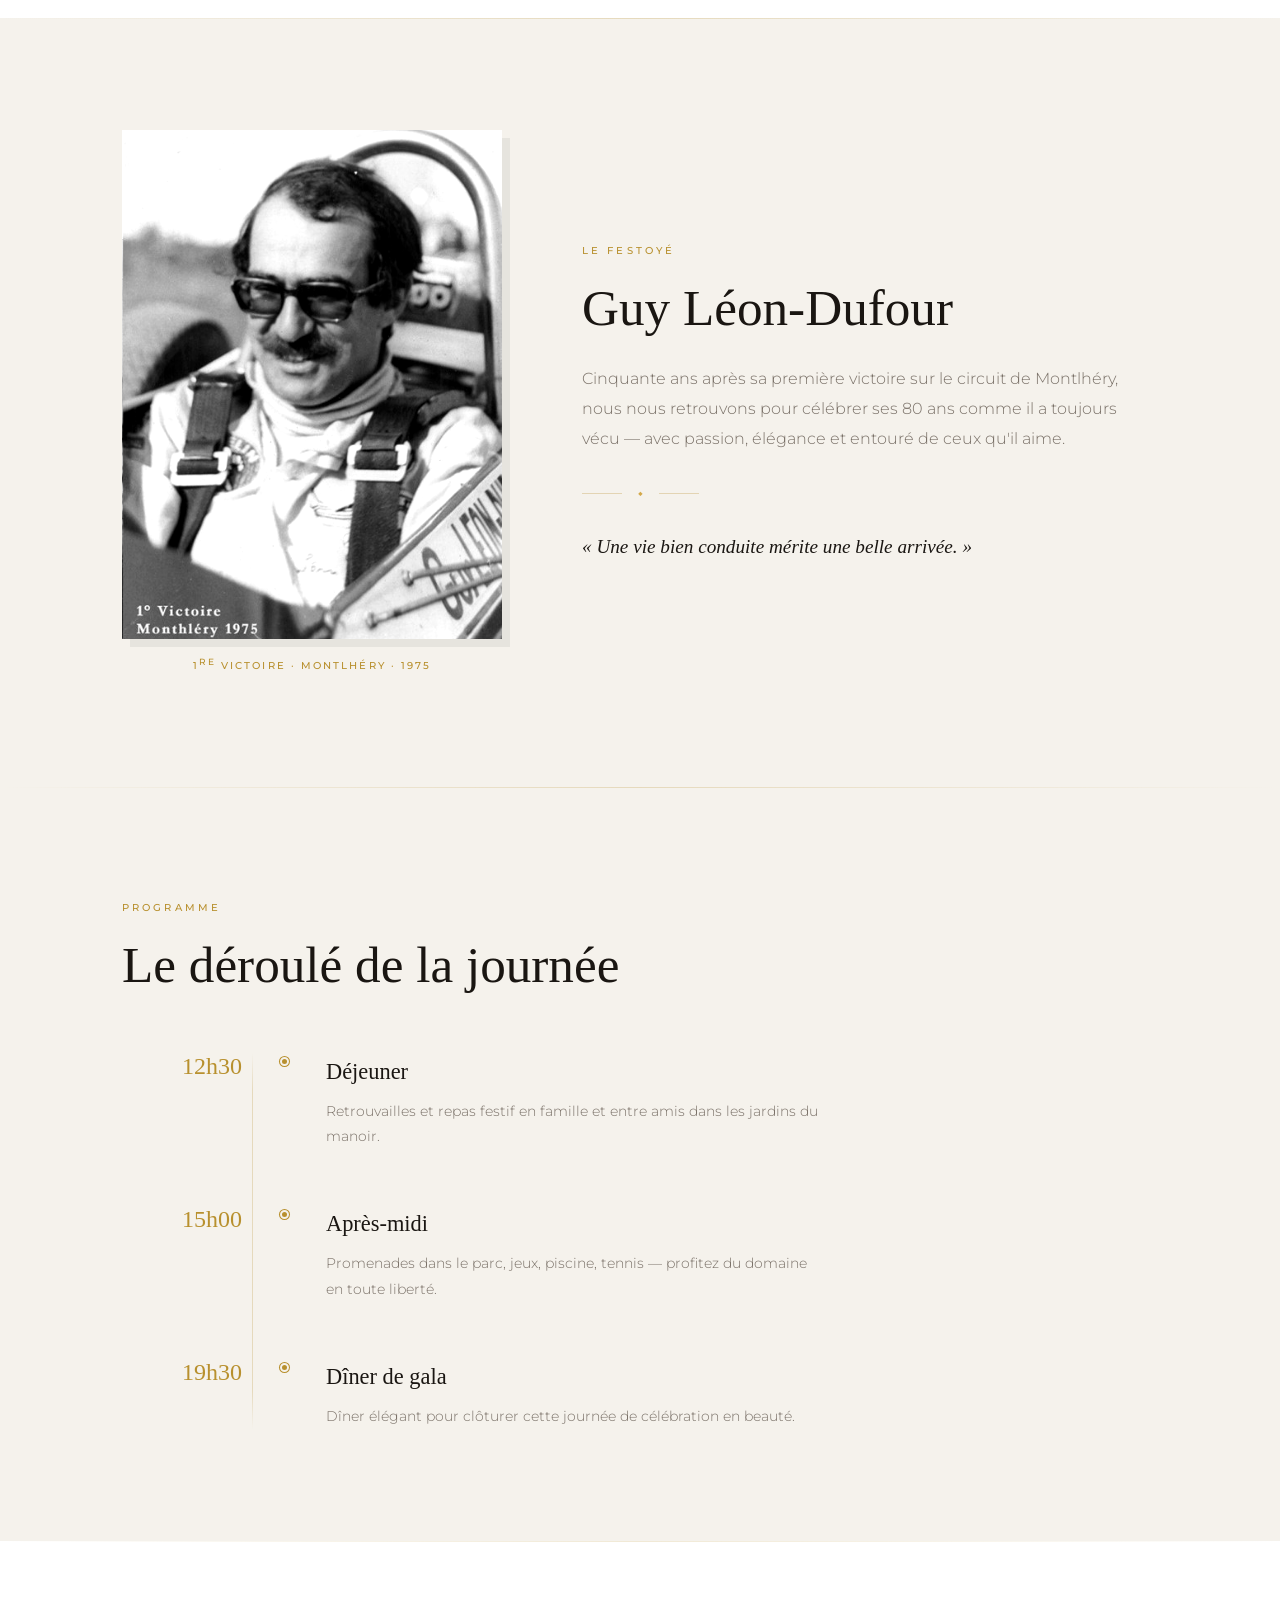
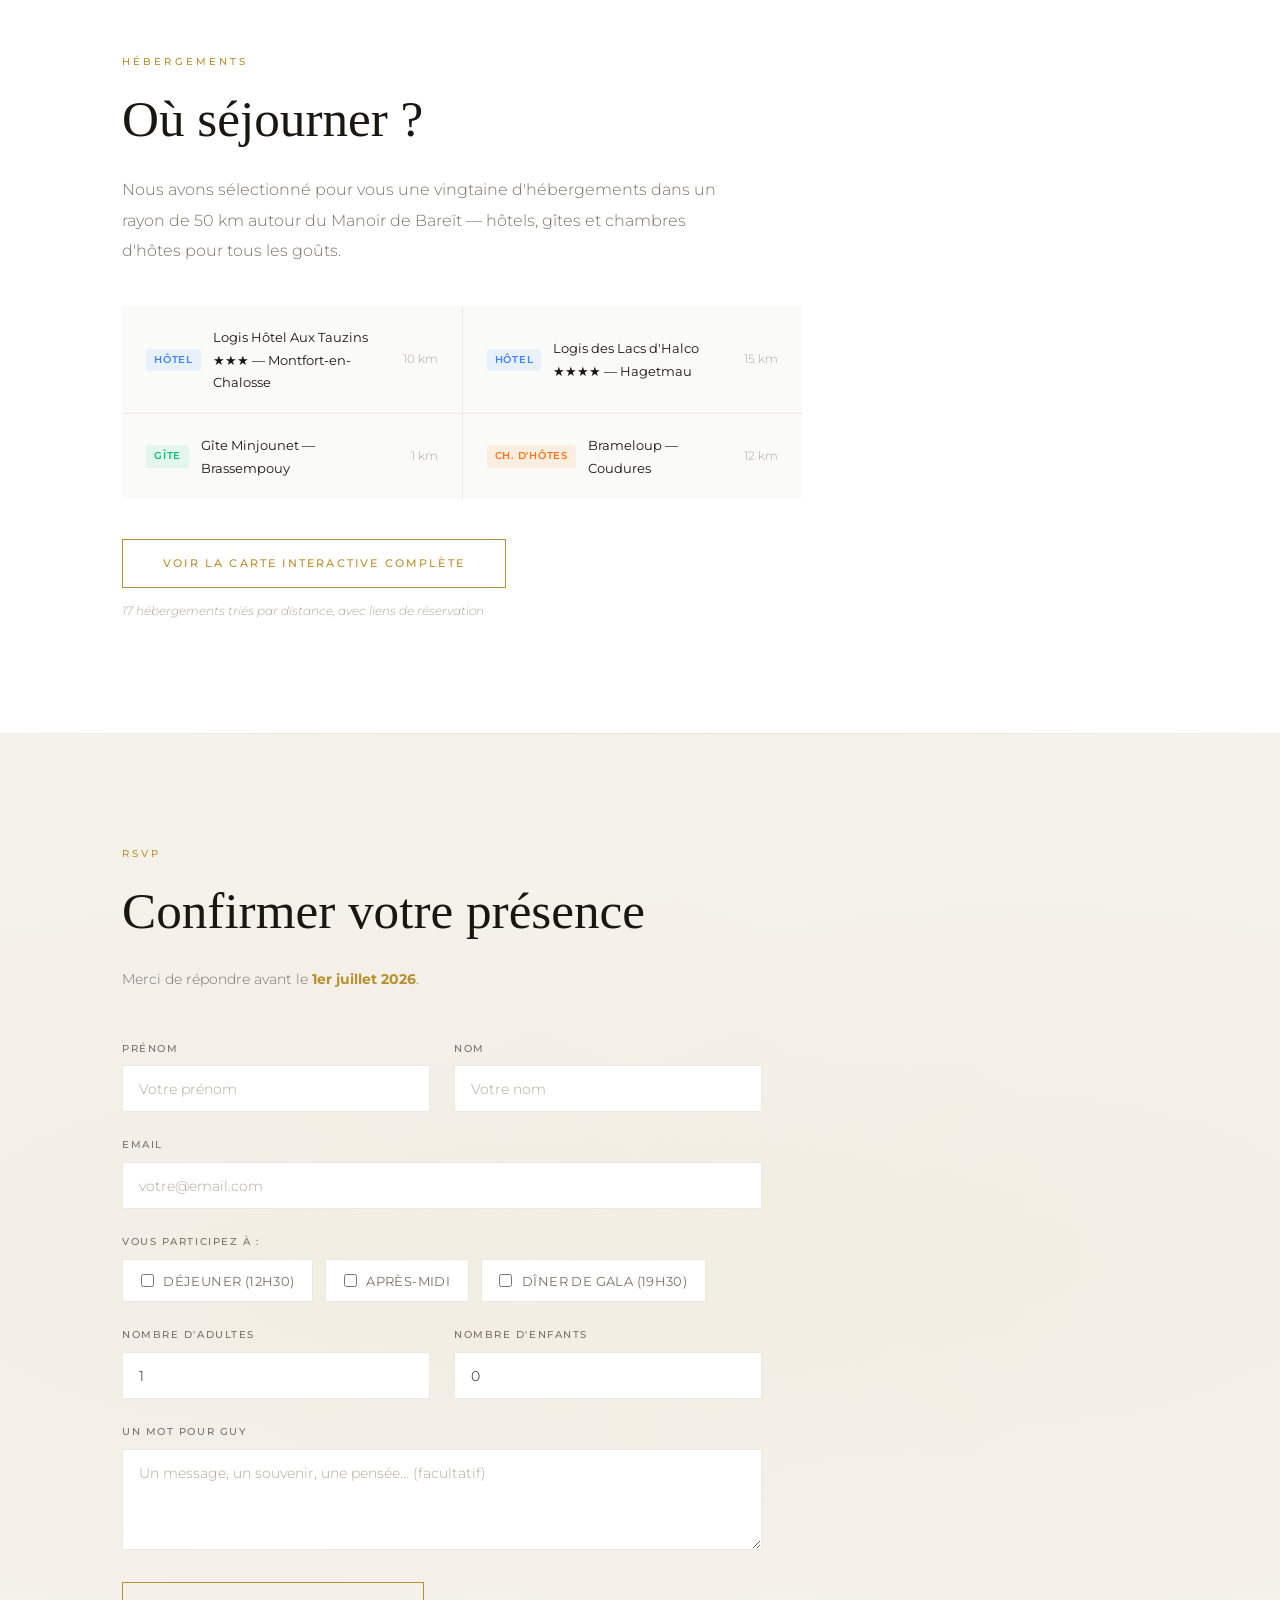
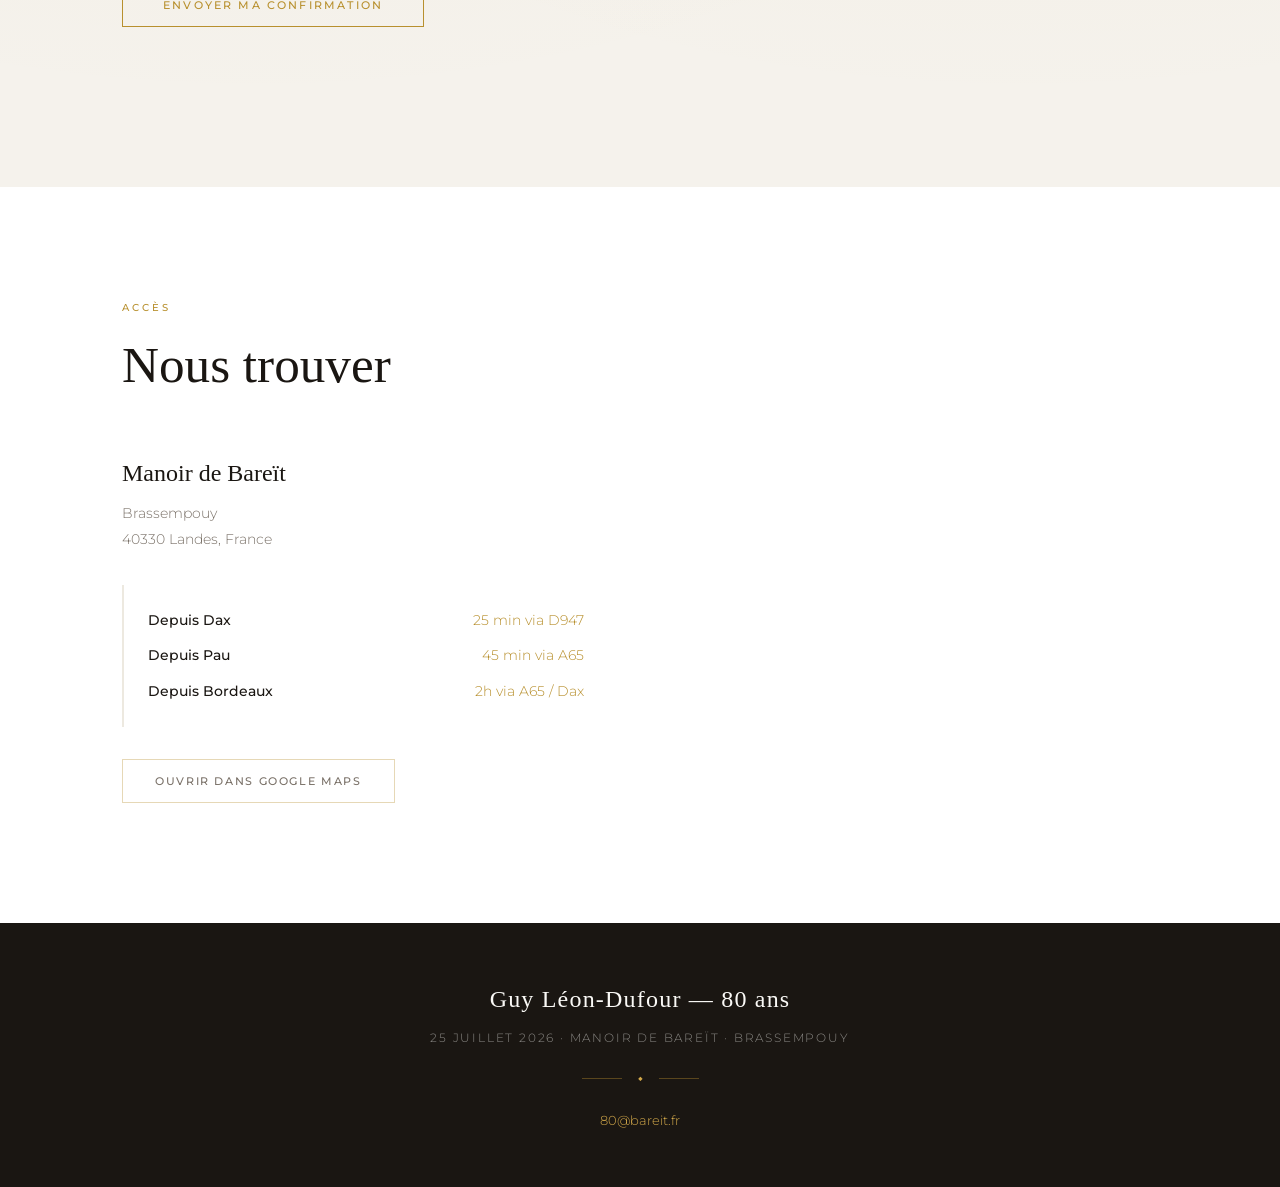
==== commit e2719a8c: "Remove dietary restrictions field from RSVP form Co-Authored-By: Claude Sonnet 4.6 <noreply@anthropi" ====
--- a/index.html
+++ b/index.html
@@ -186,12 +186,16 @@
       <p class="rsvp-intro">Merci de répondre avant le <strong>1er juillet 2026</strong>.</p>
 
       <!--
-        FORMSPREE SETUP:
-        1. Create a free account at formspree.io
-        2. Create a new form → use email 80@bareit.fr
-        3. Replace YOUR_FORM_ID below with your form ID (e.g. xpwzknda)
+        WEB3FORMS SETUP (one step):
+        1. Go to https://web3forms.com
+        2. Enter 80@bareit.fr → click "Create Access Key"
+        3. Check your inbox, copy the key
+        4. Replace YOUR_ACCESS_KEY below with it
       -->
-      <form id="rsvp-form" action="https://formspree.io/f/YOUR_FORM_ID" method="POST">
+      <form id="rsvp-form" action="https://api.web3forms.com/submit" method="POST">
+        <input type="hidden" name="access_key" value="YOUR_ACCESS_KEY" />
+        <input type="hidden" name="subject" value="RSVP — 80 ans de Guy Léon-Dufour" />
+        <input type="hidden" name="from_name" value="Site 80.bareit.fr" />
         <div class="form-row">
           <div class="form-group">
             <label for="prenom">Prénom</label>
@@ -237,10 +241,7 @@
           </div>
         </div>
 
-        <div class="form-group">
-          <label for="regime">Régime alimentaire / Allergies</label>
-          <input type="text" id="regime" name="regime" placeholder="Végétarien, sans gluten, etc. (facultatif)" />
-        </div>
+
 
         <div class="form-group">
           <label for="message">Un mot pour Guy</label>
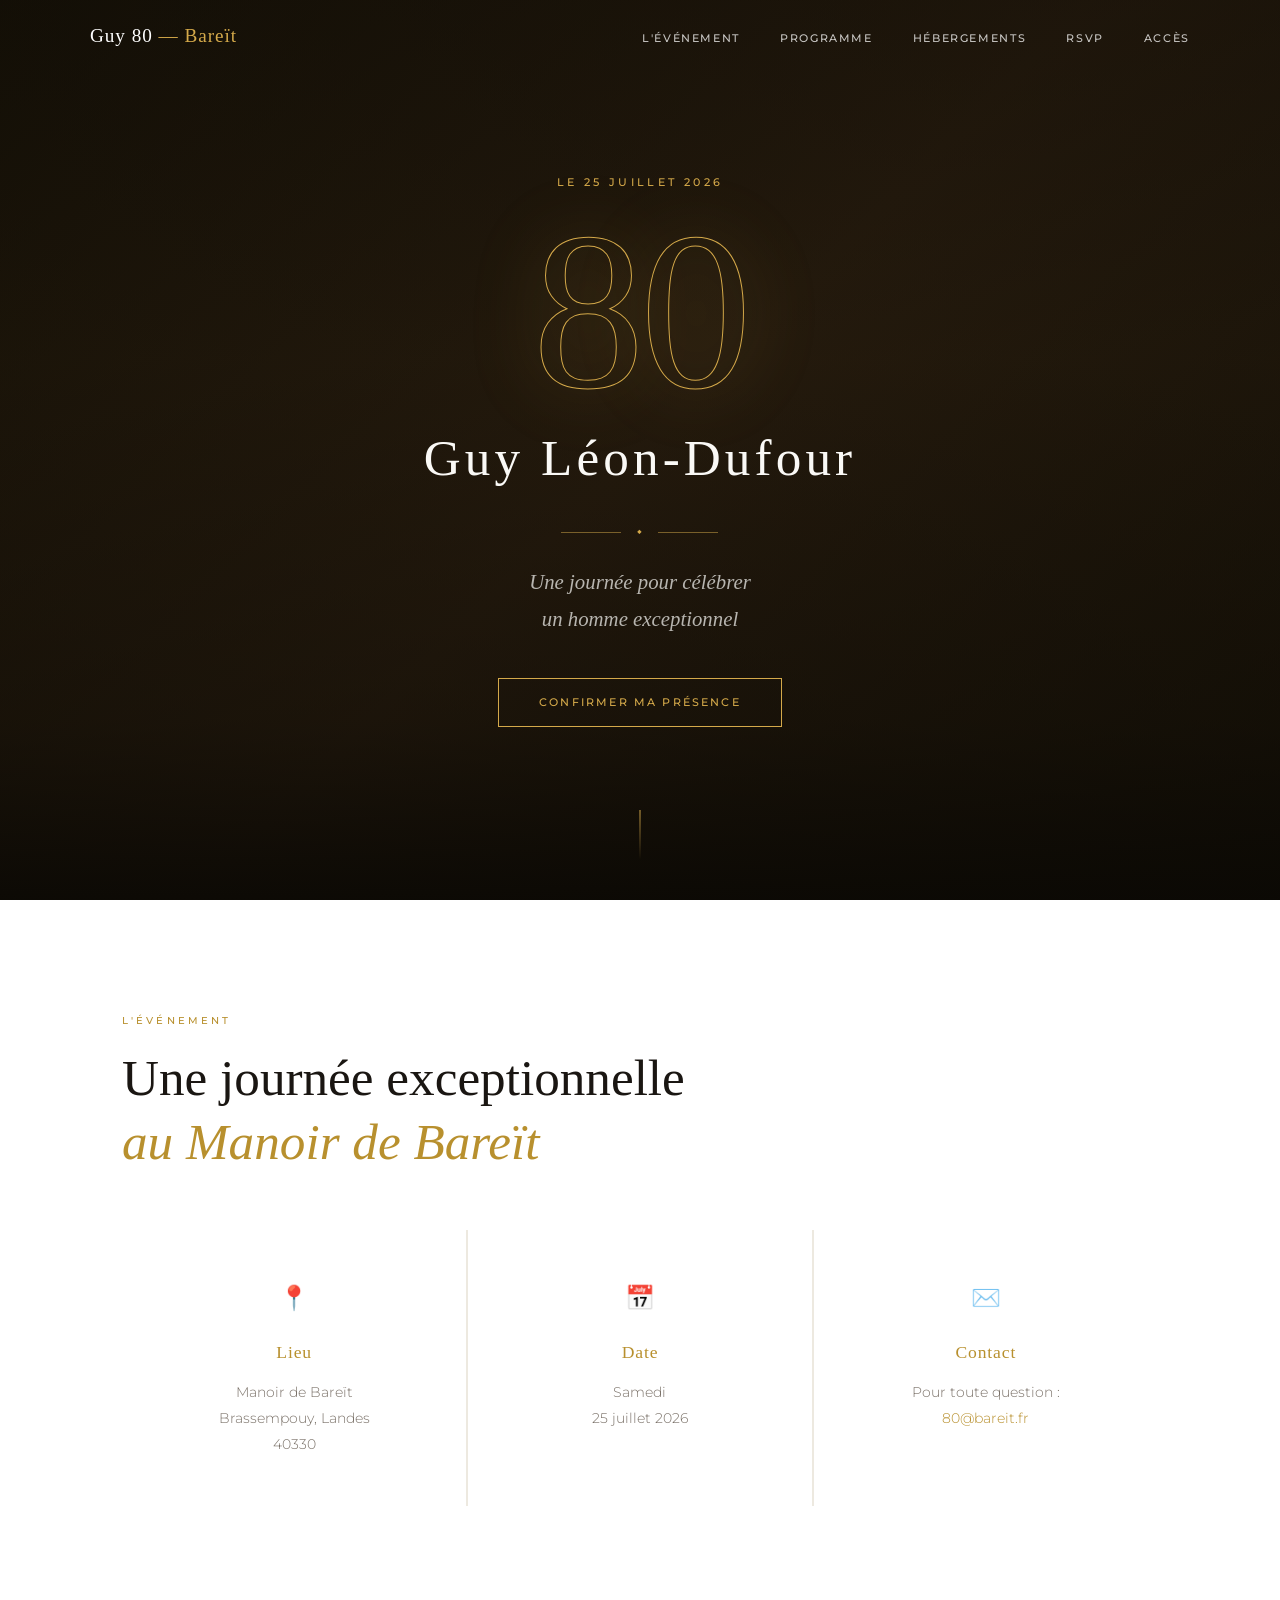
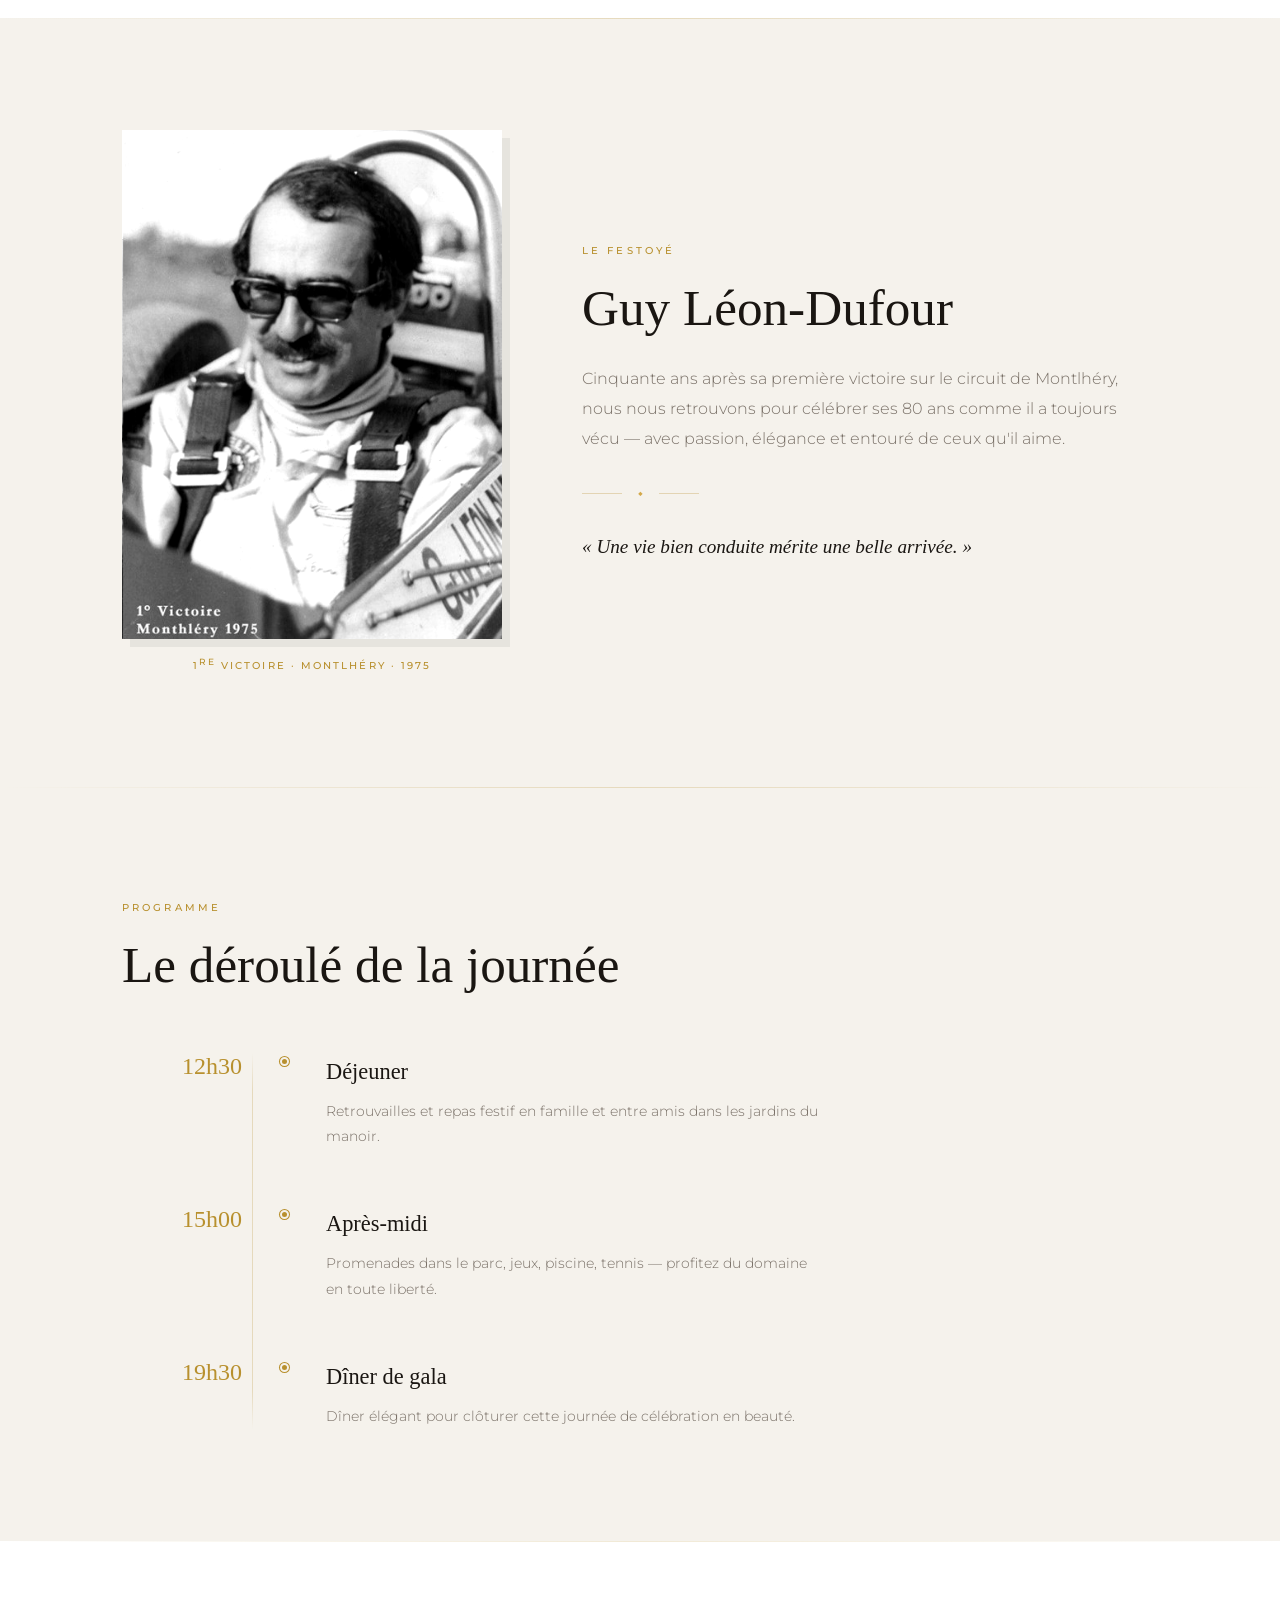
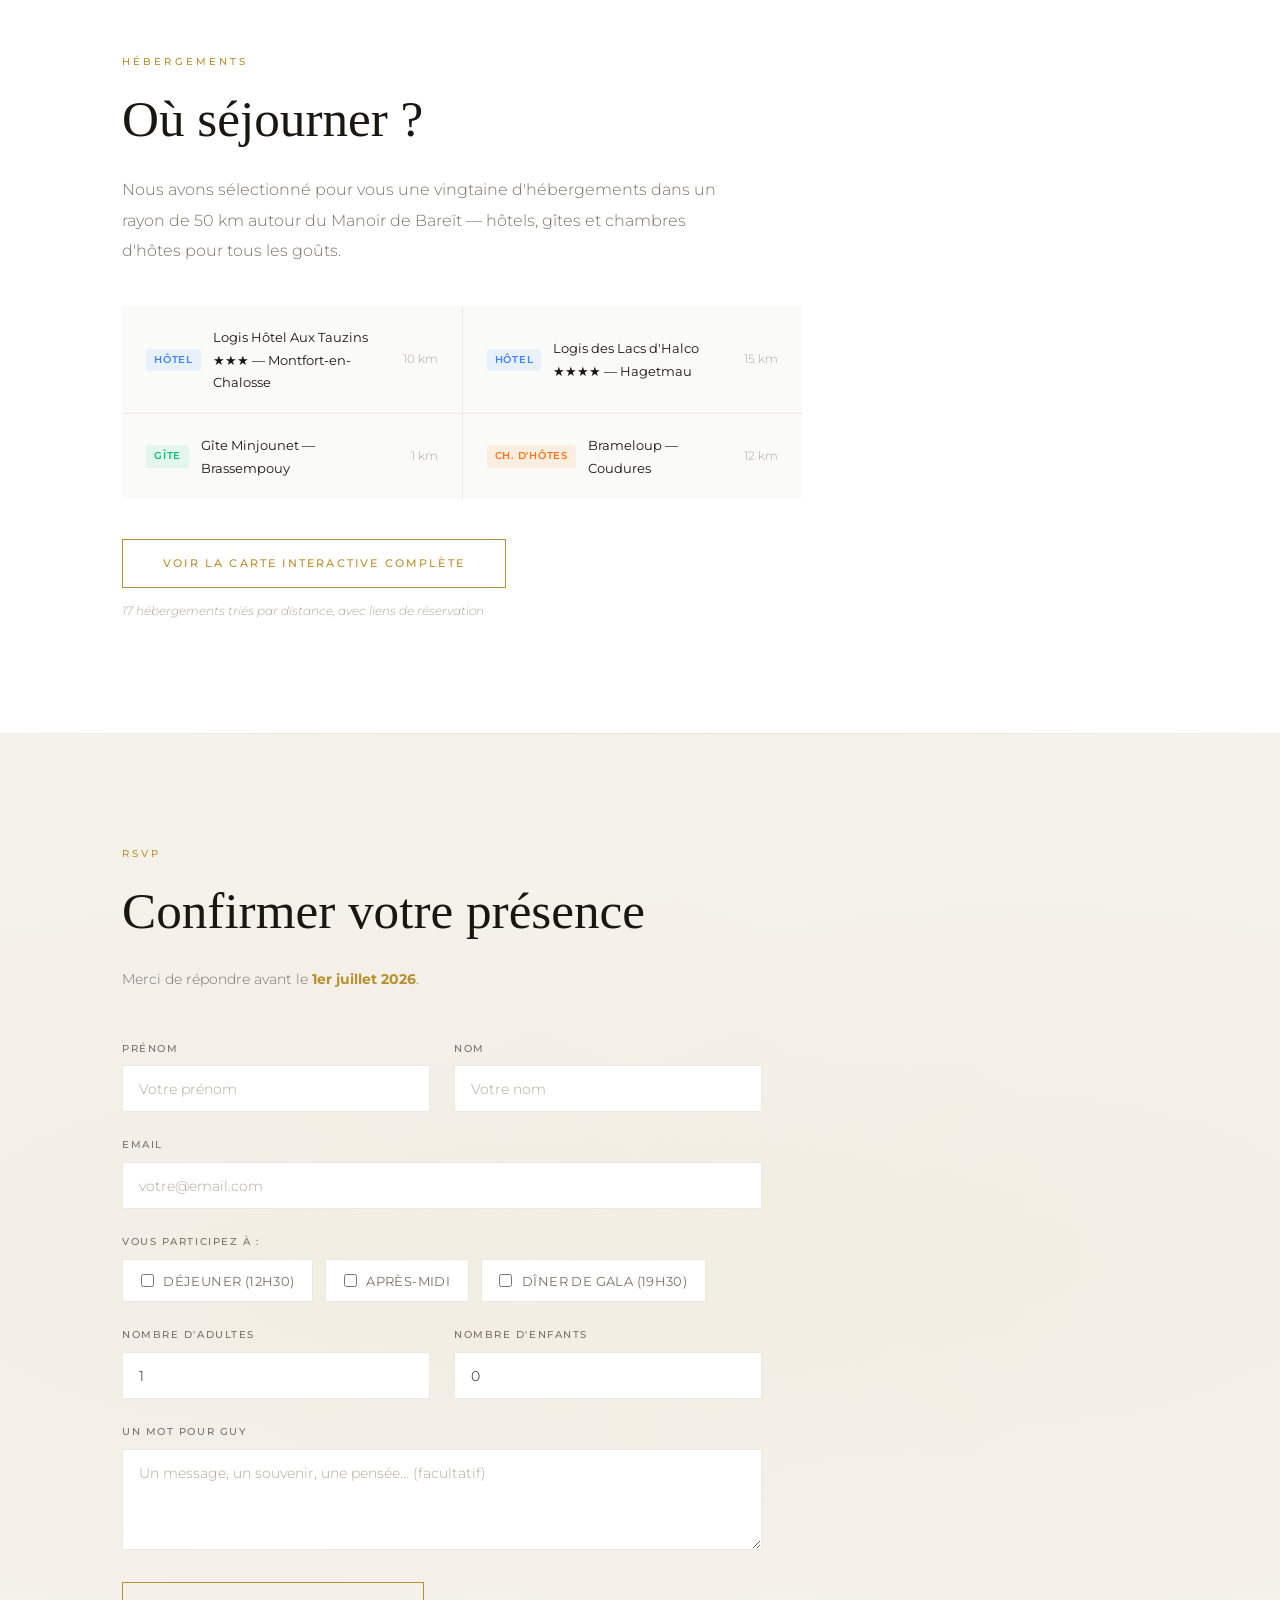
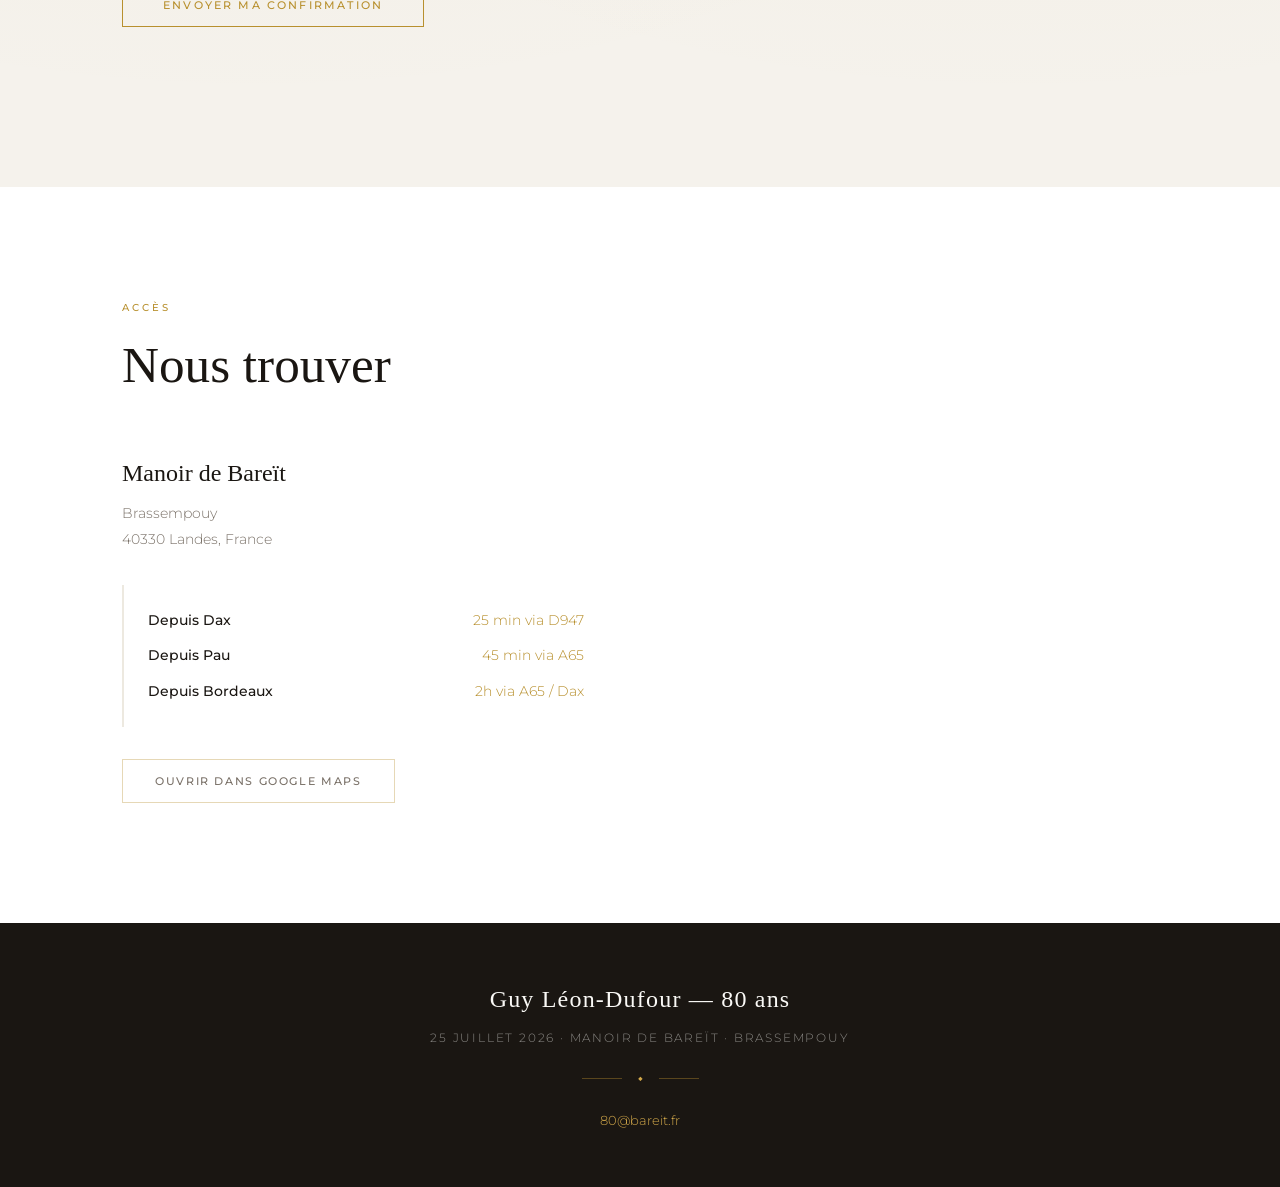
==== commit 865246f6: "Update nav logo to 'Guy 80 — Bareït' Co-Authored-By: Claude Sonnet 4.6 <noreply@anthropic.com>" ====
--- a/index.html
+++ b/index.html
@@ -3,7 +3,7 @@
 <head>
   <meta charset="UTF-8" />
   <meta name="viewport" content="width=device-width, initial-scale=1.0" />
-  <title>Guy Léon-Dufour — 80 ans</title>
+  <title>Guy 80 — Bareït</title>
   <meta name="description" content="Célébration des 80 ans de Guy Léon-Dufour — 25 juillet 2026 au Manoir de Bareït" />
 
   <!-- Fonts -->
@@ -18,7 +18,7 @@
   <!-- Navigation -->
   <nav id="navbar">
     <div class="nav-inner">
-      <a href="#hero" class="nav-logo">Bareït <span class="nav-logo-year">— 2026</span></a>
+      <a href="#hero" class="nav-logo">Guy 80 <span class="nav-logo-year">— Bareït</span></a>
       <ul class="nav-links">
         <li><a href="#evenement">L'Événement</a></li>
         <li><a href="#programme">Programme</a></li>
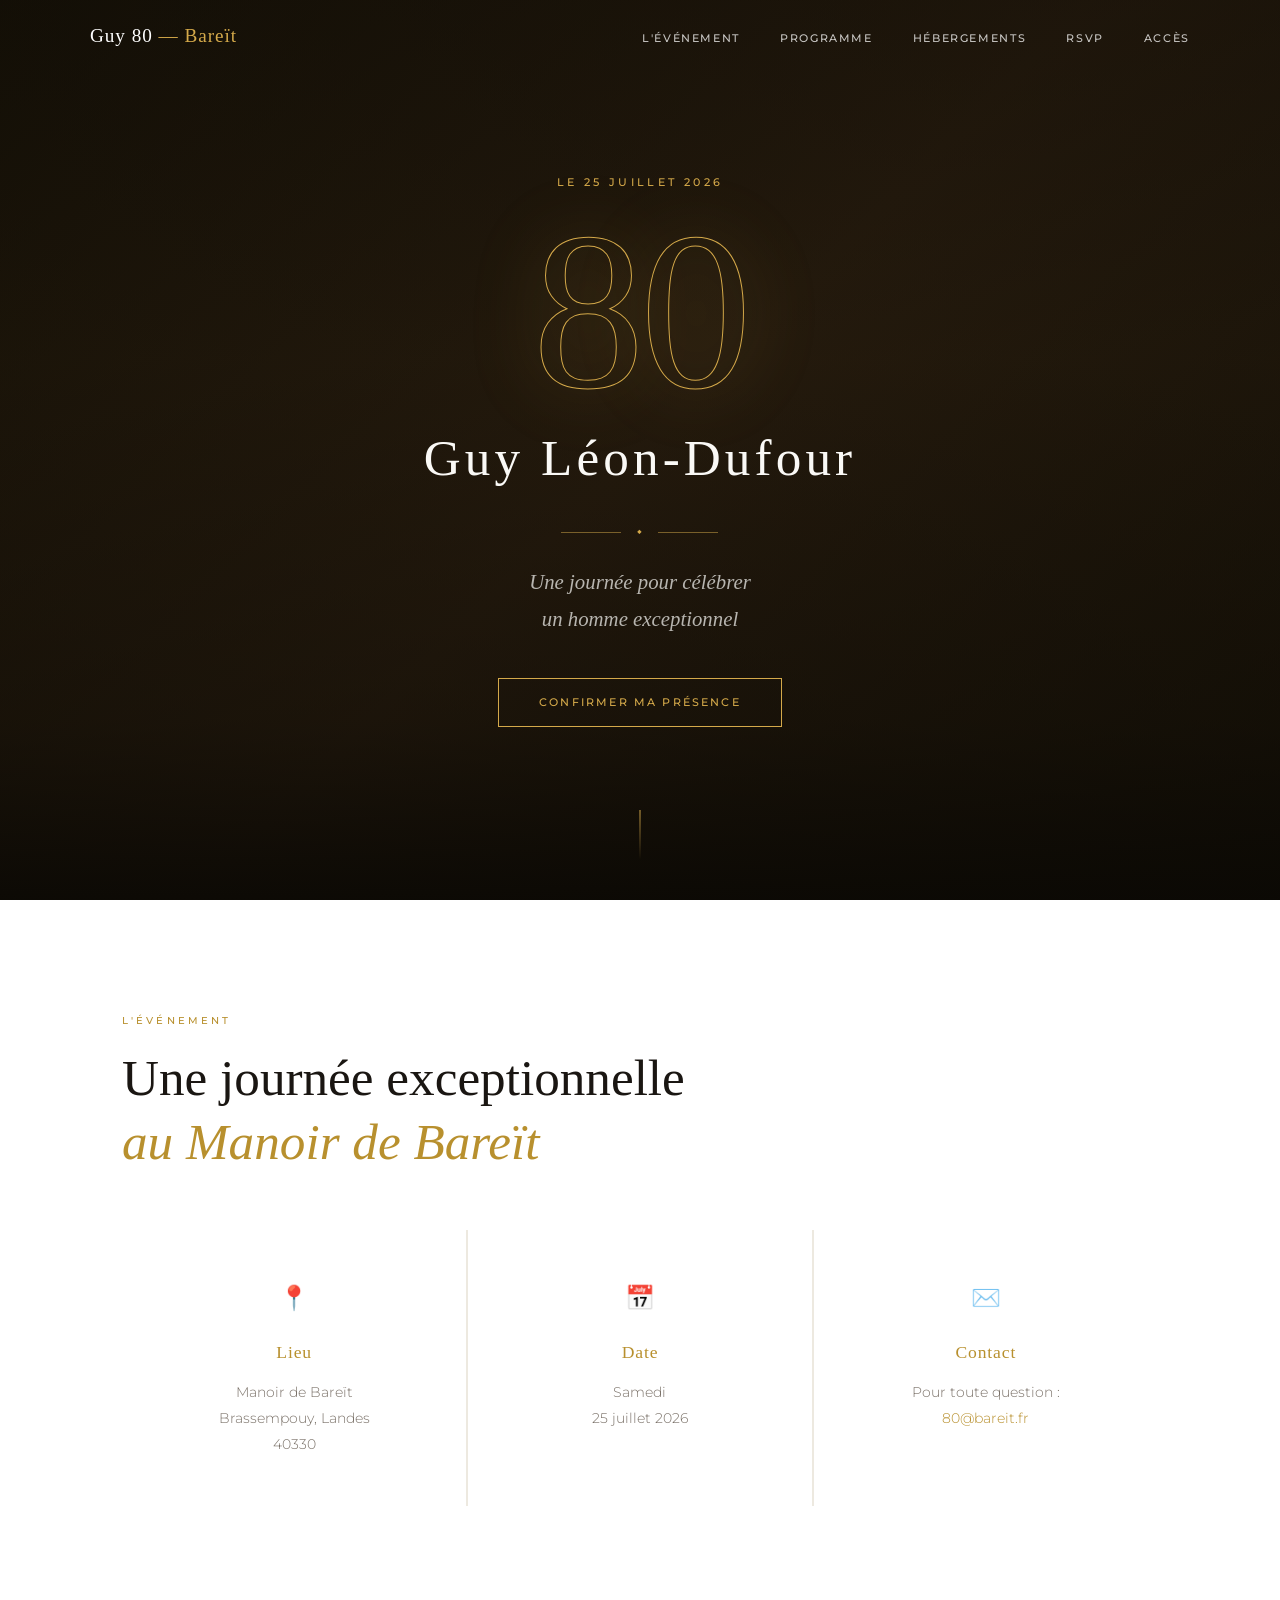
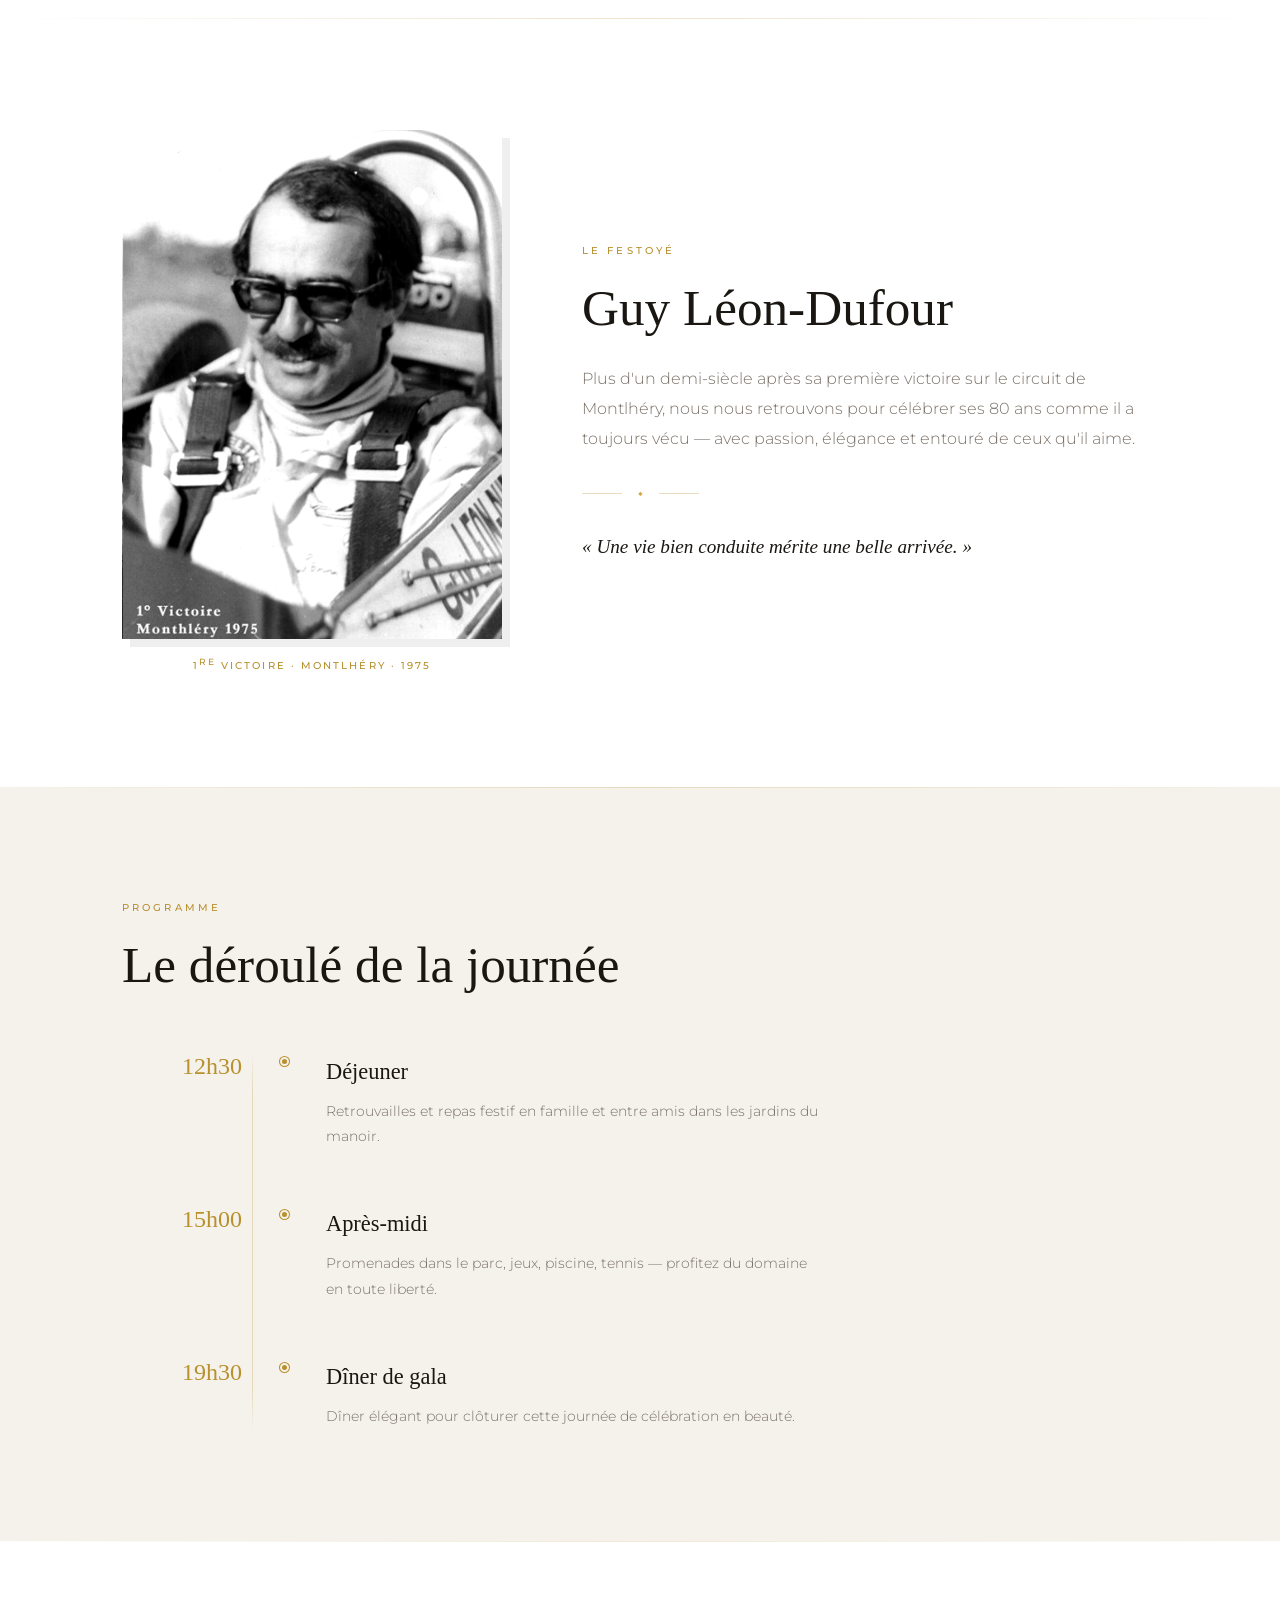
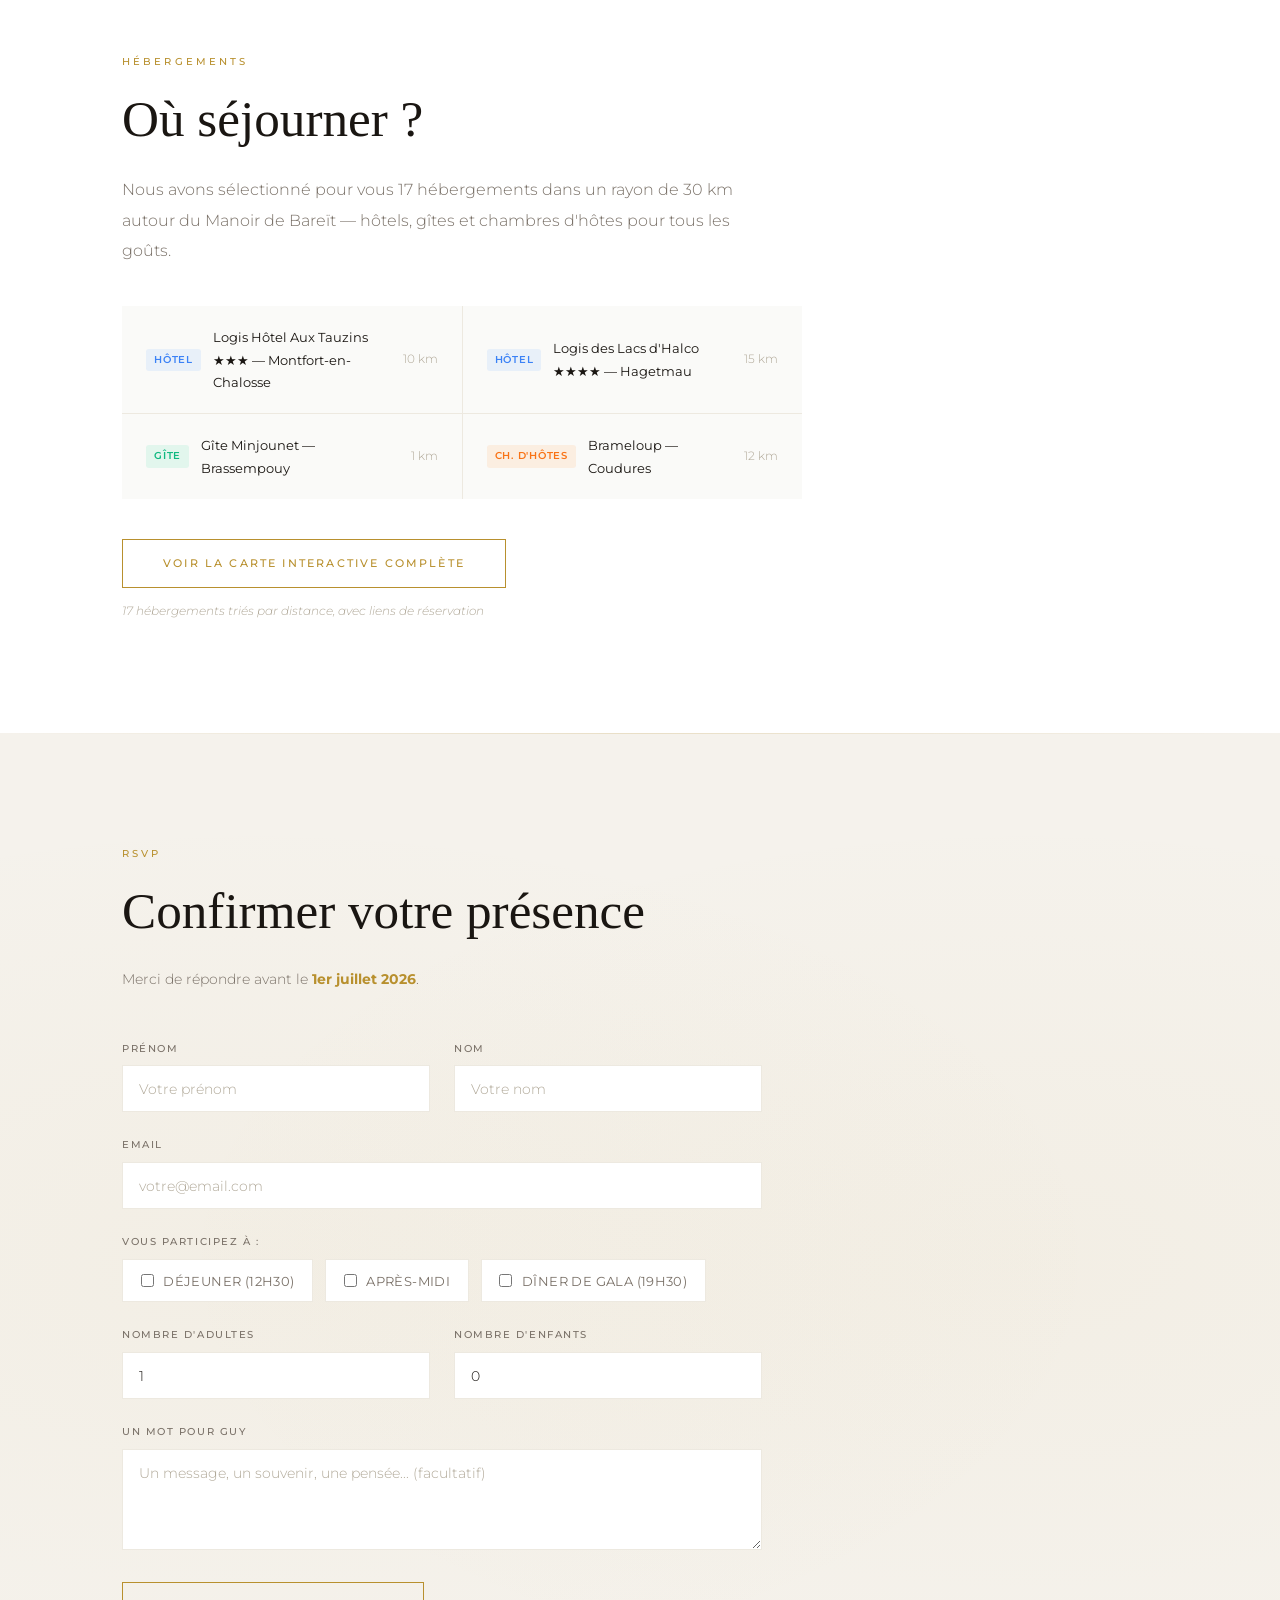
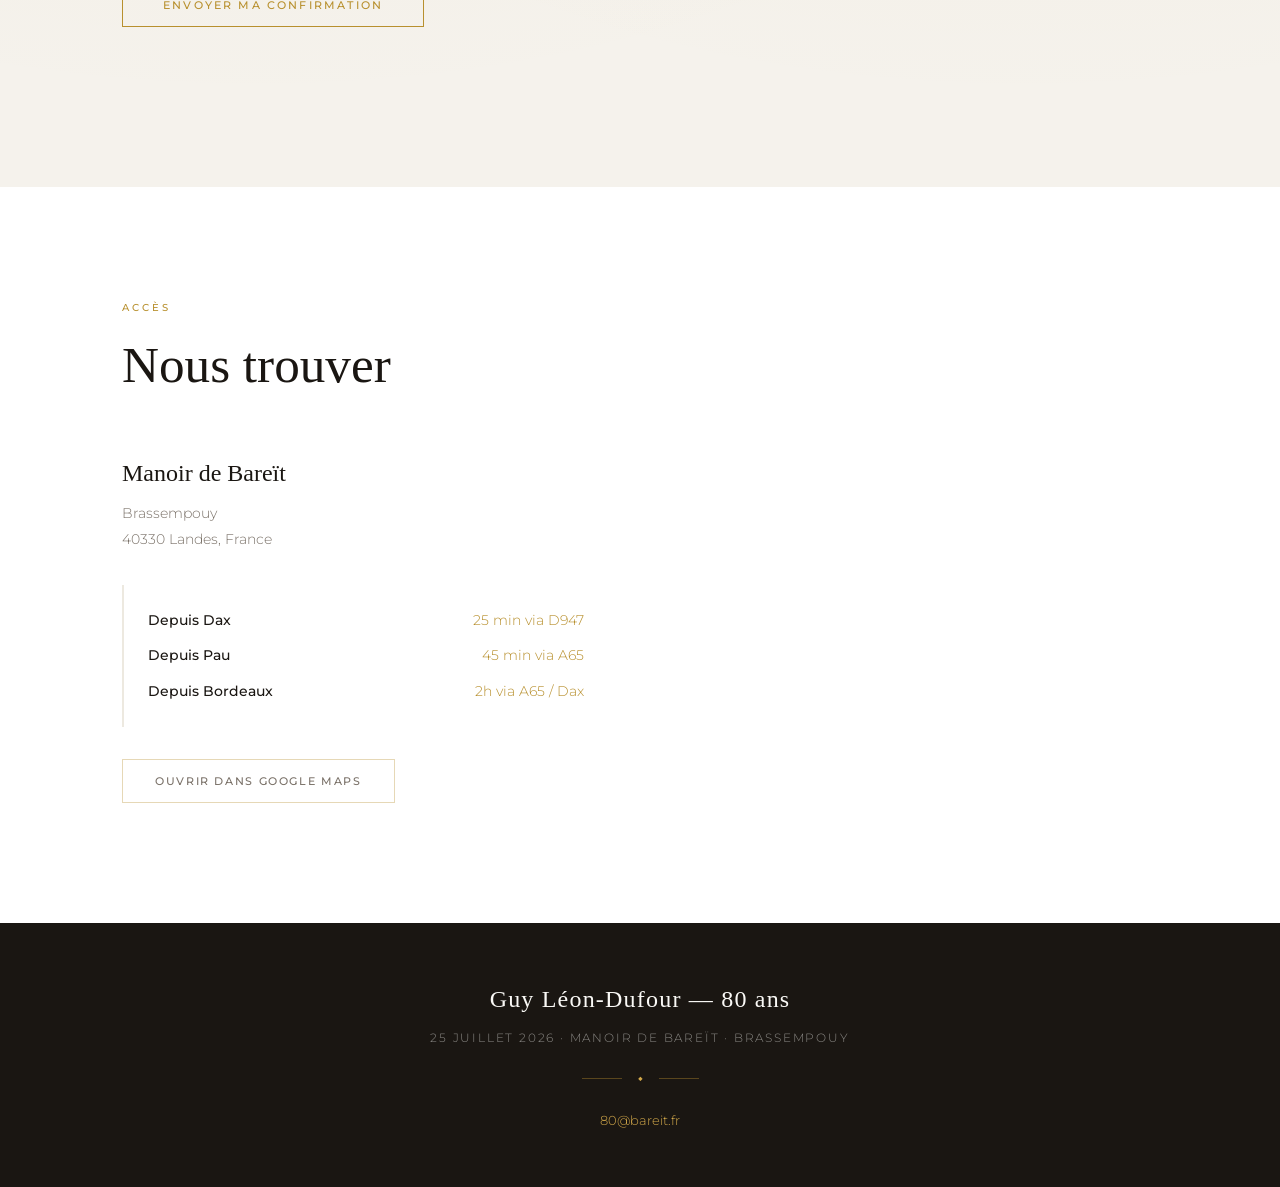
==== commit bceca019: "Fix card icons visibility, content accuracy, and section contrast - Card icons: stronger background " ====
--- a/index.html
+++ b/index.html
@@ -93,7 +93,7 @@
       <div class="portrait-text">
         <div class="section-label">Le festoyé</div>
         <h2 class="section-title" style="margin-bottom:1.5rem">Guy Léon-Dufour</h2>
-        <p>Cinquante ans après sa première victoire sur le circuit de Montlhéry, nous nous retrouvons pour célébrer ses 80 ans comme il a toujours vécu — avec passion, élégance et entouré de ceux qu'il aime.</p>
+        <p>Plus d'un demi-siècle après sa première victoire sur le circuit de Montlhéry, nous nous retrouvons pour célébrer ses 80 ans comme il a toujours vécu — avec passion, élégance et entouré de ceux qu'il aime.</p>
         <div class="portrait-divider">
           <span></span><span class="diamond">◆</span><span></span>
         </div>
@@ -146,7 +146,7 @@
       <div class="section-label">Hébergements</div>
       <h2 class="section-title">Où séjourner ?</h2>
       <p class="hebergements-intro">
-        Nous avons sélectionné pour vous une vingtaine d'hébergements dans un rayon de 50 km autour du Manoir de Bareït — hôtels, gîtes et chambres d'hôtes pour tous les goûts.
+        Nous avons sélectionné pour vous 17 hébergements dans un rayon de 30 km autour du Manoir de Bareït — hôtels, gîtes et chambres d'hôtes pour tous les goûts.
       </p>
       <div class="hebergements-preview">
         <div class="heberg-card">
@@ -171,7 +171,7 @@
         </div>
       </div>
       <div class="hebergements-cta">
-        <a href="hebergements.html" class="btn-primary" target="_blank">Voir la carte interactive complète</a>
+        <a href="hebergements.html" class="btn-primary">Voir la carte interactive complète</a>
         <p class="hebergements-note">17 hébergements triés par distance, avec liens de réservation</p>
       </div>
     </div>
--- a/assets/css/style.css
+++ b/assets/css/style.css
@@ -462,7 +462,7 @@
    PORTRAIT
    ============================================= */
 #portrait {
-  background: var(--bg-2);
+  background: var(--white);
   position: relative;
 }
 
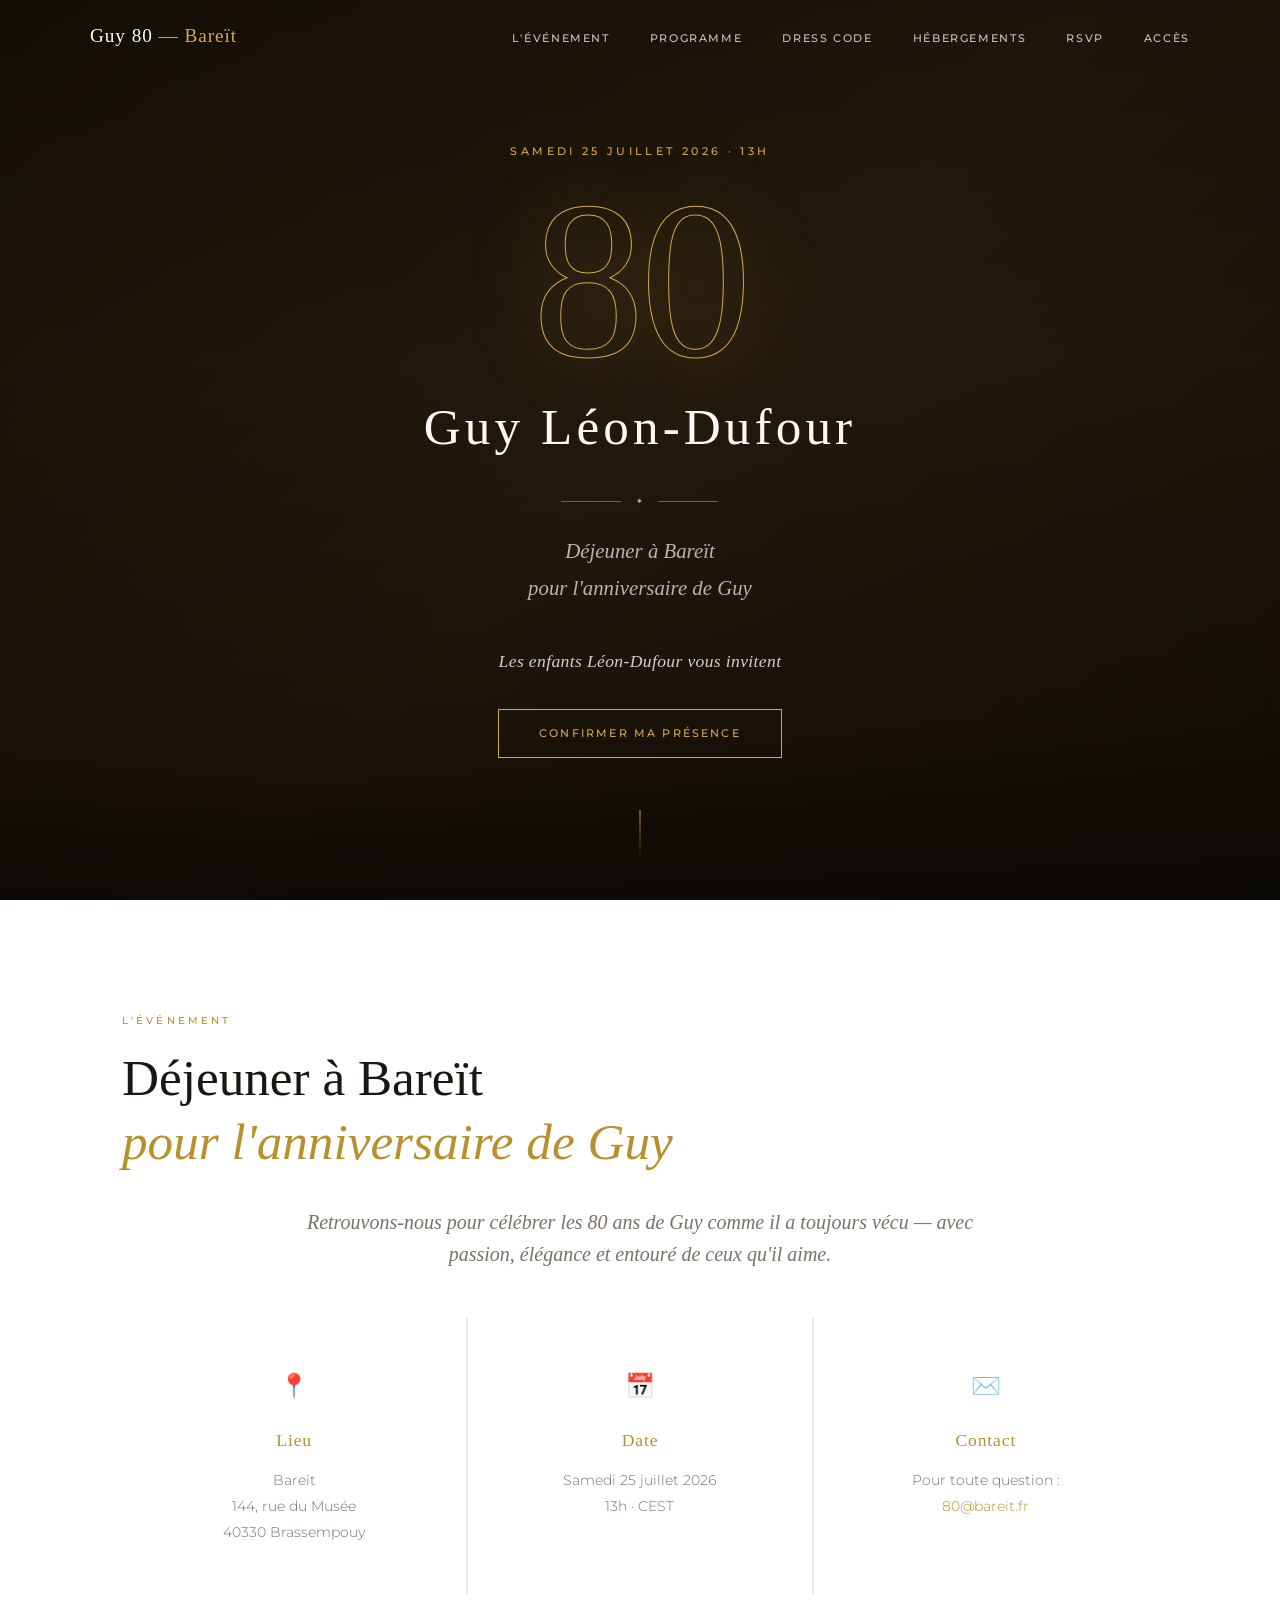
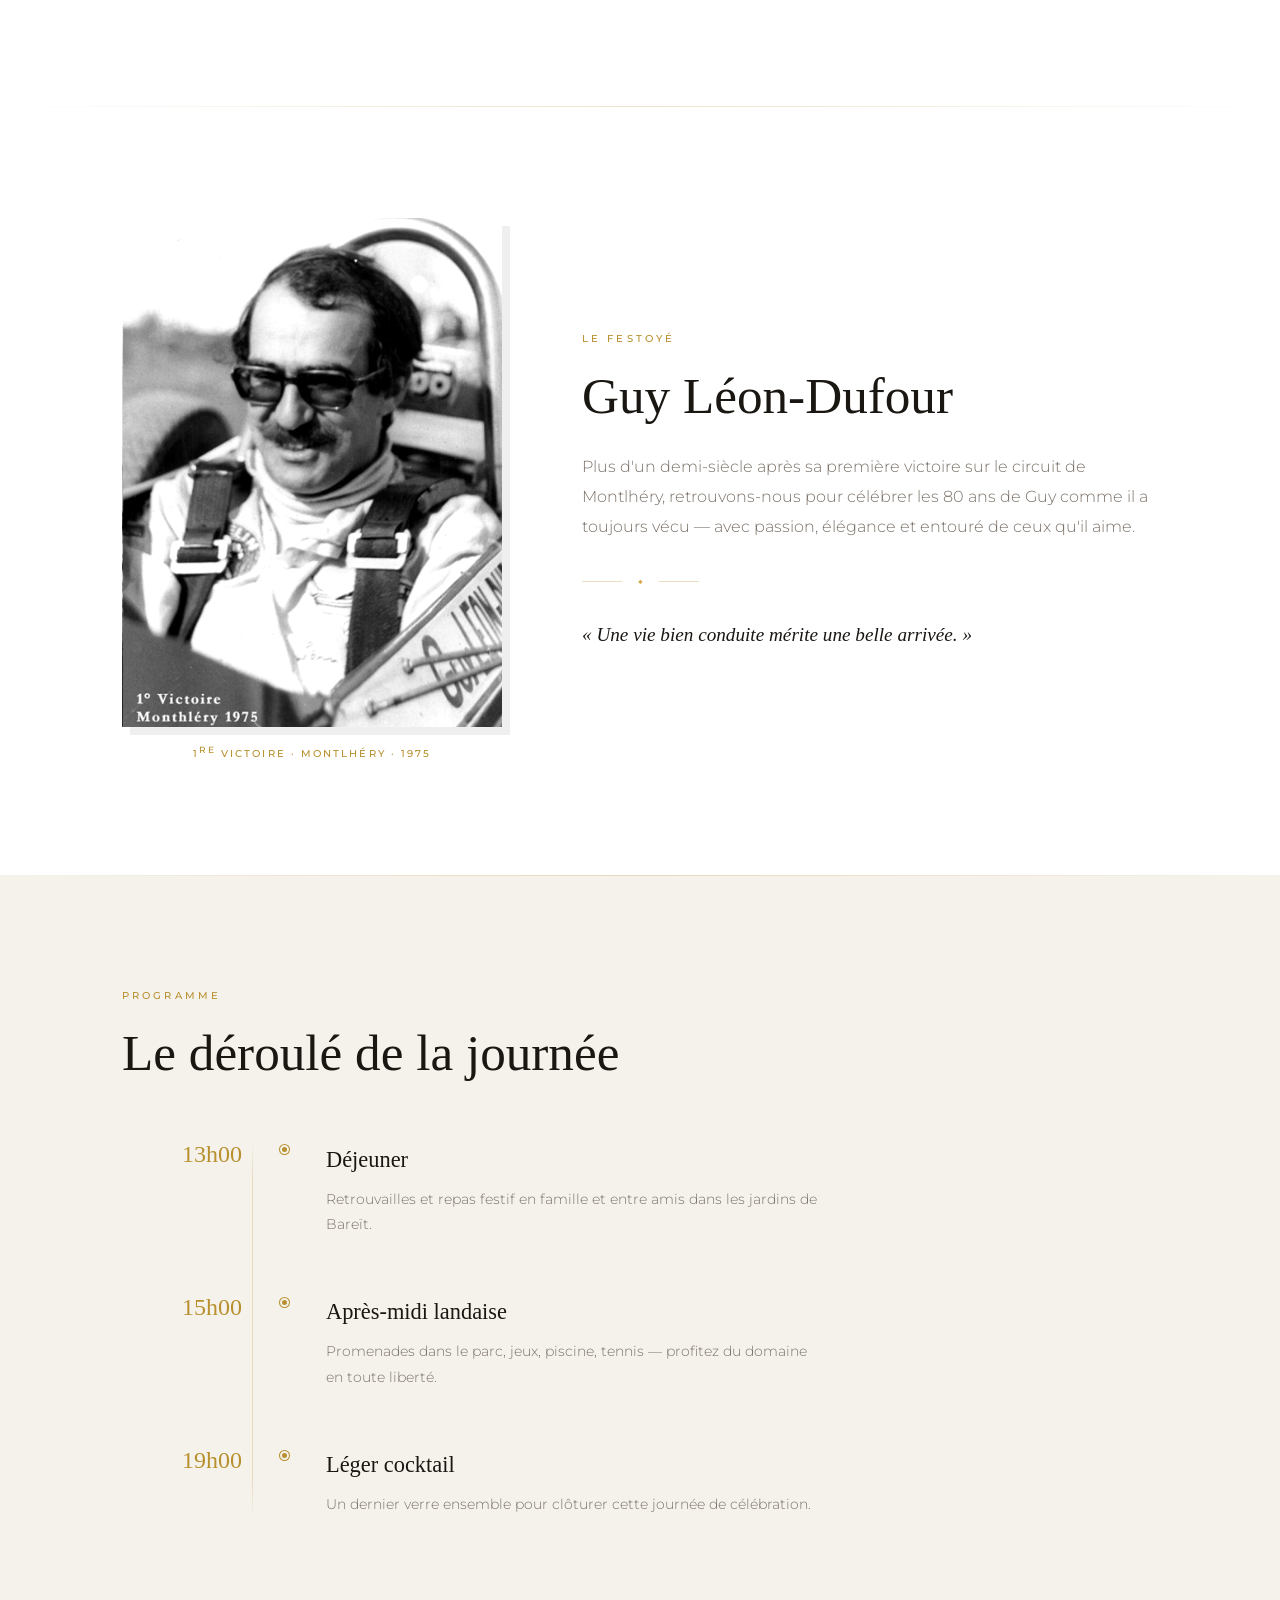
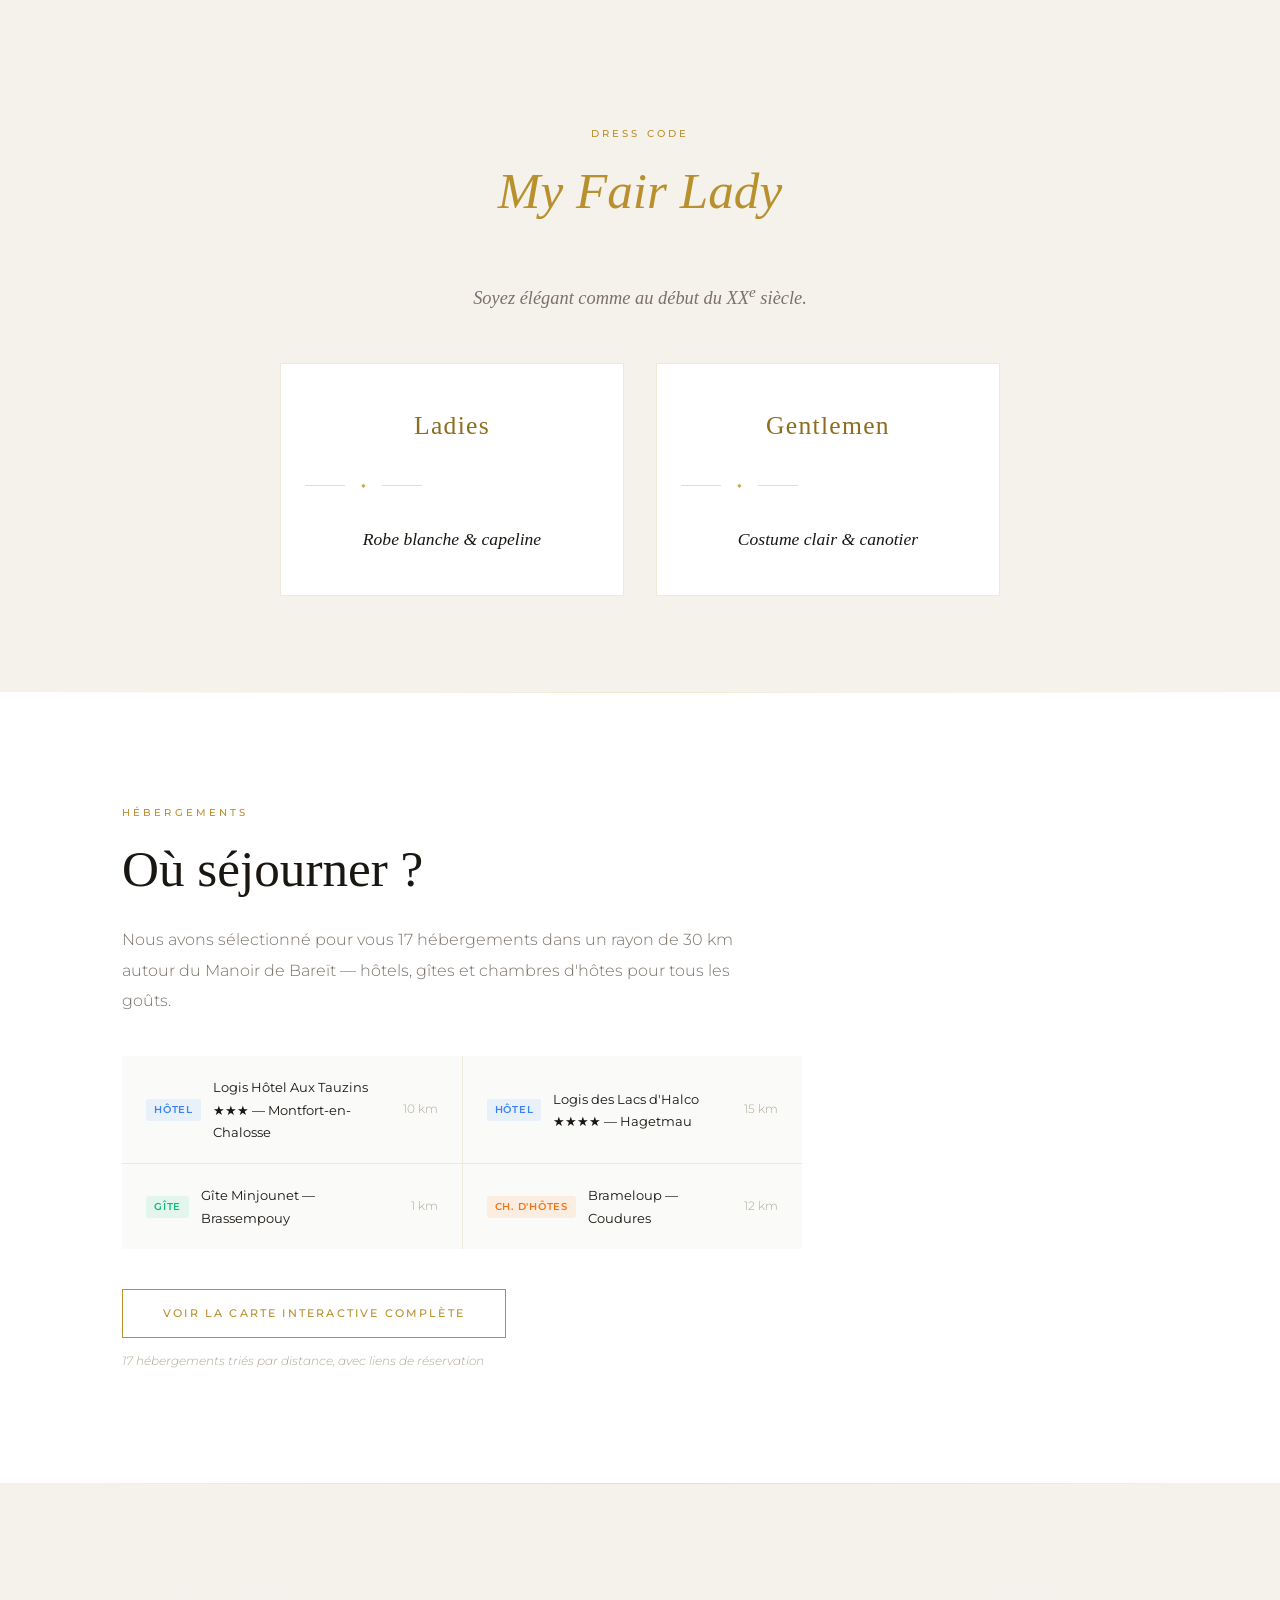
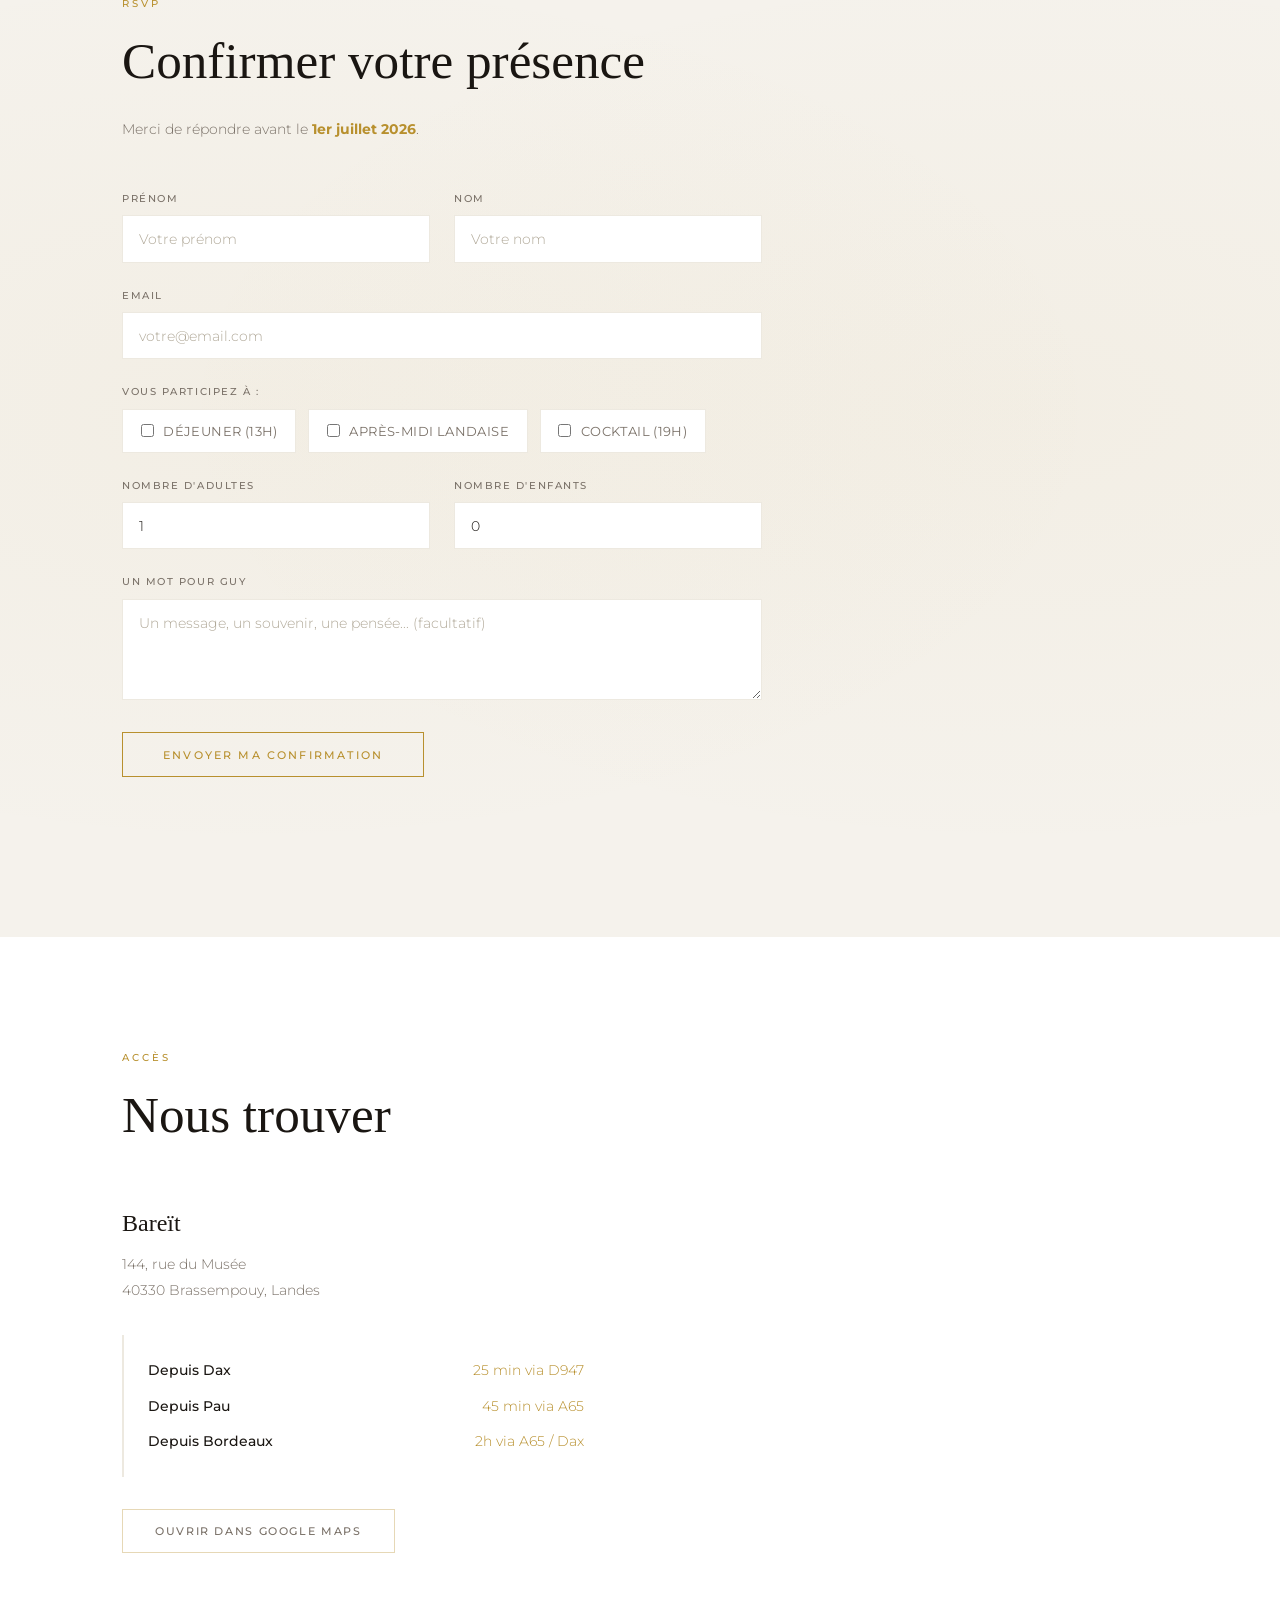
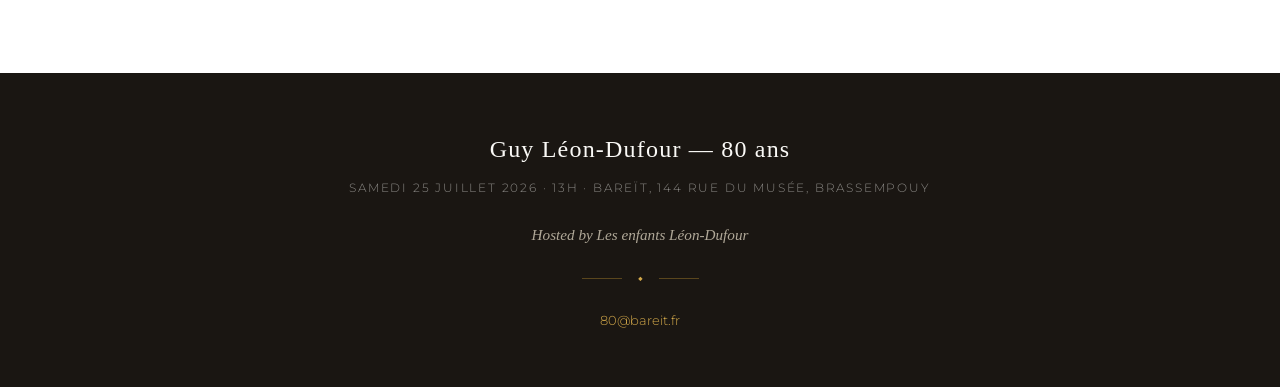
==== commit df149390: "Align site with updated Paperless Post invite - Lunch at 13h (was 12h30), 19h light cocktail (was 19" ====
--- a/index.html
+++ b/index.html
@@ -4,7 +4,7 @@
   <meta charset="UTF-8" />
   <meta name="viewport" content="width=device-width, initial-scale=1.0" />
   <title>Guy 80 — Bareït</title>
-  <meta name="description" content="Célébration des 80 ans de Guy Léon-Dufour — 25 juillet 2026 au Manoir de Bareït" />
+  <meta name="description" content="Déjeuner à Bareït pour l'anniversaire de Guy Léon-Dufour — samedi 25 juillet 2026, 13h, Brassempouy (Landes). Dress code : My Fair Lady." />
 
   <!-- Fonts -->
   <link rel="preconnect" href="https://fonts.googleapis.com" />
@@ -22,6 +22,7 @@
       <ul class="nav-links">
         <li><a href="#evenement">L'Événement</a></li>
         <li><a href="#programme">Programme</a></li>
+        <li><a href="#dresscode">Dress code</a></li>
         <li><a href="#hebergements">Hébergements</a></li>
         <li><a href="#rsvp">RSVP</a></li>
         <li><a href="#acces">Accès</a></li>
@@ -31,6 +32,7 @@
     <ul class="nav-mobile">
       <li><a href="#evenement">L'Événement</a></li>
       <li><a href="#programme">Programme</a></li>
+      <li><a href="#dresscode">Dress code</a></li>
       <li><a href="#hebergements">Hébergements</a></li>
       <li><a href="#rsvp">RSVP</a></li>
       <li><a href="#acces">Accès</a></li>
@@ -44,13 +46,14 @@
       <div class="hero-overlay"></div>
     </div>
     <div class="hero-content">
-      <p class="hero-eyebrow">Le 25 juillet 2026</p>
+      <p class="hero-eyebrow">Samedi 25 juillet 2026 · 13h</p>
       <div class="hero-number">80</div>
       <h1 class="hero-name">Guy Léon-Dufour</h1>
       <div class="hero-divider">
         <span></span><span class="diamond">◆</span><span></span>
       </div>
-      <p class="hero-subtitle">Une journée pour célébrer<br />un homme exceptionnel</p>
+      <p class="hero-subtitle">Déjeuner à Bareït<br />pour l'anniversaire de Guy</p>
+      <p class="hero-hosts">Les enfants Léon-Dufour vous invitent</p>
       <a href="#rsvp" class="btn-primary">Confirmer ma présence</a>
     </div>
     <a href="#evenement" class="hero-scroll" aria-label="Défiler">
@@ -62,17 +65,18 @@
   <section id="evenement">
     <div class="container">
       <div class="section-label">L'Événement</div>
-      <h2 class="section-title">Une journée exceptionnelle<br /><em>au Manoir de Bareït</em></h2>
+      <h2 class="section-title">Déjeuner à Bareït<br /><em>pour l'anniversaire de Guy</em></h2>
+      <p class="event-intro">Retrouvons-nous pour célébrer les 80 ans de Guy comme il a toujours vécu — avec passion, élégance et entouré de ceux qu'il aime.</p>
       <div class="event-cards">
         <div class="event-card">
           <div class="event-icon">📍</div>
           <h3>Lieu</h3>
-          <p>Manoir de Bareït<br />Brassempouy, Landes<br />40330</p>
+          <p>Bareït<br />144, rue du Musée<br />40330 Brassempouy</p>
         </div>
         <div class="event-card">
           <div class="event-icon">📅</div>
           <h3>Date</h3>
-          <p>Samedi<br />25 juillet 2026</p>
+          <p>Samedi 25 juillet 2026<br />13h · CEST</p>
         </div>
         <div class="event-card">
           <div class="event-icon">✉️</div>
@@ -93,7 +97,7 @@
       <div class="portrait-text">
         <div class="section-label">Le festoyé</div>
         <h2 class="section-title" style="margin-bottom:1.5rem">Guy Léon-Dufour</h2>
-        <p>Plus d'un demi-siècle après sa première victoire sur le circuit de Montlhéry, nous nous retrouvons pour célébrer ses 80 ans comme il a toujours vécu — avec passion, élégance et entouré de ceux qu'il aime.</p>
+        <p>Plus d'un demi-siècle après sa première victoire sur le circuit de Montlhéry, retrouvons-nous pour célébrer les 80 ans de Guy comme il a toujours vécu — avec passion, élégance et entouré de ceux qu'il aime.</p>
         <div class="portrait-divider">
           <span></span><span class="diamond">◆</span><span></span>
         </div>
@@ -110,11 +114,11 @@
       <div class="timeline">
 
         <div class="timeline-item">
-          <div class="timeline-time">12h30</div>
+          <div class="timeline-time">13h00</div>
           <div class="timeline-dot"></div>
           <div class="timeline-content">
             <h3>Déjeuner</h3>
-            <p>Retrouvailles et repas festif en famille et entre amis dans les jardins du manoir.</p>
+            <p>Retrouvailles et repas festif en famille et entre amis dans les jardins de Bareït.</p>
           </div>
         </div>
 
@@ -122,20 +126,45 @@
           <div class="timeline-time">15h00</div>
           <div class="timeline-dot"></div>
           <div class="timeline-content">
-            <h3>Après-midi</h3>
+            <h3>Après-midi landaise</h3>
             <p>Promenades dans le parc, jeux, piscine, tennis — profitez du domaine en toute liberté.</p>
           </div>
         </div>
 
         <div class="timeline-item">
-          <div class="timeline-time">19h30</div>
+          <div class="timeline-time">19h00</div>
           <div class="timeline-dot"></div>
           <div class="timeline-content">
-            <h3>Dîner de gala</h3>
-            <p>Dîner élégant pour clôturer cette journée de célébration en beauté.</p>
-          </div>
-        </div>
-
+            <h3>Léger cocktail</h3>
+            <p>Un dernier verre ensemble pour clôturer cette journée de célébration.</p>
+          </div>
+        </div>
+
+      </div>
+    </div>
+  </section>
+
+  <!-- Dress code -->
+  <section id="dresscode">
+    <div class="container">
+      <div class="section-label">Dress code</div>
+      <h2 class="section-title"><em>My Fair Lady</em></h2>
+      <p class="dresscode-intro">Soyez élégant comme au début du XX<sup>e</sup> siècle.</p>
+      <div class="dresscode-cards">
+        <div class="dresscode-card">
+          <div class="dresscode-title">Ladies</div>
+          <div class="portrait-divider">
+            <span></span><span class="diamond">◆</span><span></span>
+          </div>
+          <p>Robe blanche &amp; capeline</p>
+        </div>
+        <div class="dresscode-card">
+          <div class="dresscode-title">Gentlemen</div>
+          <div class="portrait-divider">
+            <span></span><span class="diamond">◆</span><span></span>
+          </div>
+          <p>Costume clair &amp; canotier</p>
+        </div>
       </div>
     </div>
   </section>
@@ -217,15 +246,15 @@
           <div class="checkbox-group">
             <label class="checkbox-label">
               <input type="checkbox" name="presence[]" value="dejeuner" />
-              <span>Déjeuner (12h30)</span>
+              <span>Déjeuner (13h)</span>
             </label>
             <label class="checkbox-label">
               <input type="checkbox" name="presence[]" value="apresmidi" />
-              <span>Après-midi</span>
+              <span>Après-midi landaise</span>
             </label>
             <label class="checkbox-label">
-              <input type="checkbox" name="presence[]" value="diner" />
-              <span>Dîner de gala (19h30)</span>
+              <input type="checkbox" name="presence[]" value="cocktail" />
+              <span>Cocktail (19h)</span>
             </label>
           </div>
         </div>
@@ -261,8 +290,8 @@
       <h2 class="section-title">Nous trouver</h2>
       <div class="acces-grid">
         <div class="acces-info">
-          <h3>Manoir de Bareït</h3>
-          <p>Brassempouy<br />40330 Landes, France</p>
+          <h3>Bareït</h3>
+          <p>144, rue du Musée<br />40330 Brassempouy, Landes</p>
           <div class="acces-list">
             <div class="acces-item">
               <strong>Depuis Dax</strong>
@@ -299,7 +328,8 @@
   <footer id="footer">
     <div class="container footer-inner">
       <p class="footer-name">Guy Léon-Dufour — 80 ans</p>
-      <p class="footer-date">25 juillet 2026 · Manoir de Bareït · Brassempouy</p>
+      <p class="footer-date">Samedi 25 juillet 2026 · 13h · Bareït, 144 rue du Musée, Brassempouy</p>
+      <p class="footer-hosts">Hosted by Les enfants Léon-Dufour</p>
       <div class="footer-divider">
         <span></span><span class="diamond">◆</span><span></span>
       </div>
--- a/assets/css/style.css
+++ b/assets/css/style.css
@@ -1067,3 +1067,85 @@
     display: none;
   }
 }
+
+/* =============================================
+   HERO HOSTS + EVENT INTRO + DRESS CODE
+   ============================================= */
+.hero-hosts {
+  font-family: var(--font-serif);
+  font-style: italic;
+  font-size: clamp(0.95rem, 2vw, 1.1rem);
+  color: rgba(255, 255, 255, 0.8);
+  margin: 0.5rem 0 2rem;
+  letter-spacing: 0.02em;
+}
+
+.event-intro {
+  max-width: 680px;
+  margin: -1.5rem auto 3rem;
+  text-align: center;
+  font-family: var(--font-serif);
+  font-style: italic;
+  font-size: clamp(1.05rem, 2vw, 1.25rem);
+  color: var(--text-muted);
+  line-height: 1.6;
+}
+
+#dresscode {
+  padding: 6rem 0;
+  background: var(--bg-2);
+  text-align: center;
+}
+
+.dresscode-intro {
+  max-width: 620px;
+  margin: 0 auto 3rem;
+  font-family: var(--font-serif);
+  font-style: italic;
+  font-size: 1.15rem;
+  color: var(--text-muted);
+}
+
+.dresscode-cards {
+  display: grid;
+  grid-template-columns: repeat(2, 1fr);
+  gap: 2rem;
+  max-width: 720px;
+  margin: 0 auto;
+}
+
+.dresscode-card {
+  background: var(--white);
+  border: 1px solid rgba(184, 144, 46, 0.2);
+  padding: 2.5rem 1.5rem;
+  text-align: center;
+}
+
+.dresscode-title {
+  font-family: var(--font-serif);
+  font-size: 1.6rem;
+  color: var(--gold-dark);
+  letter-spacing: 0.05em;
+}
+
+.dresscode-card p {
+  font-family: var(--font-serif);
+  font-style: italic;
+  font-size: 1.1rem;
+  color: var(--text);
+  margin-top: 0.5rem;
+}
+
+.footer-hosts {
+  font-family: var(--font-serif);
+  font-style: italic;
+  font-size: 0.95rem;
+  color: var(--text-light);
+  margin-top: 0.5rem;
+}
+
+@media (max-width: 700px) {
+  .dresscode-cards {
+    grid-template-columns: 1fr;
+  }
+}
